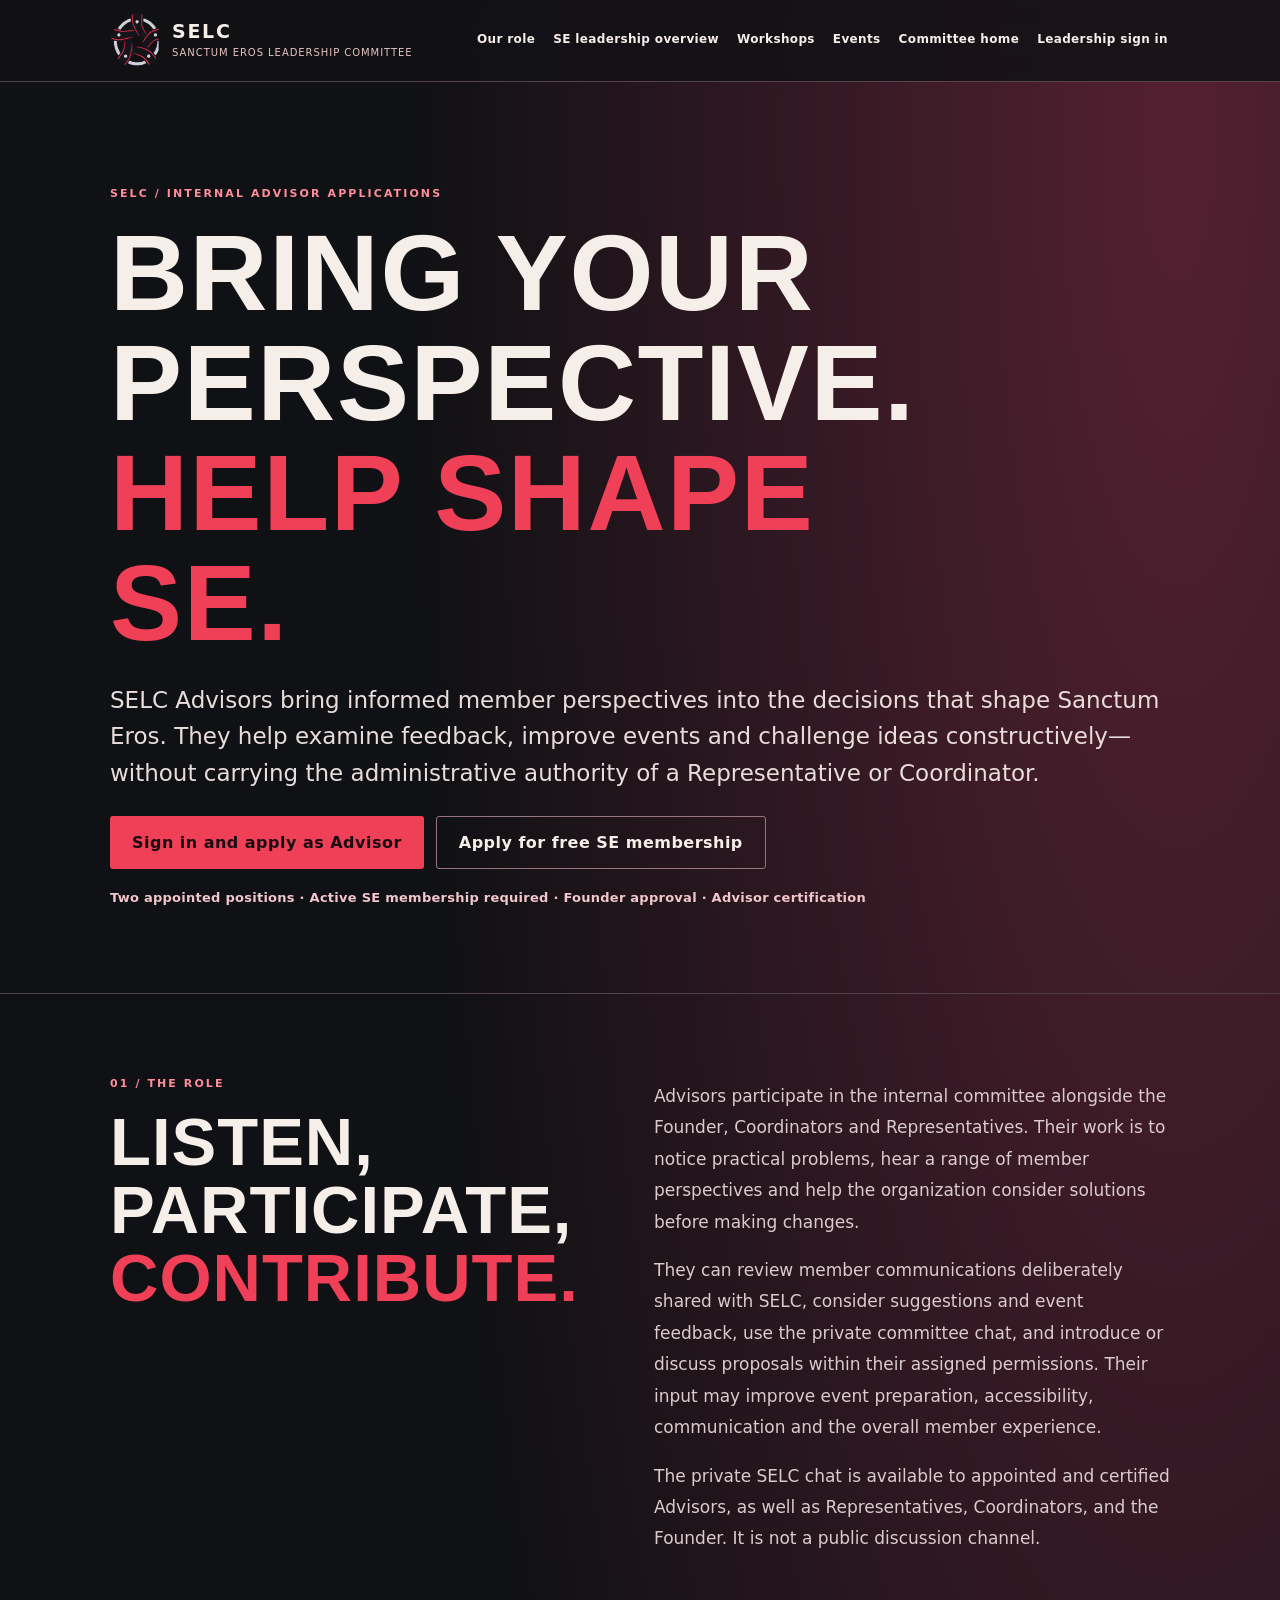
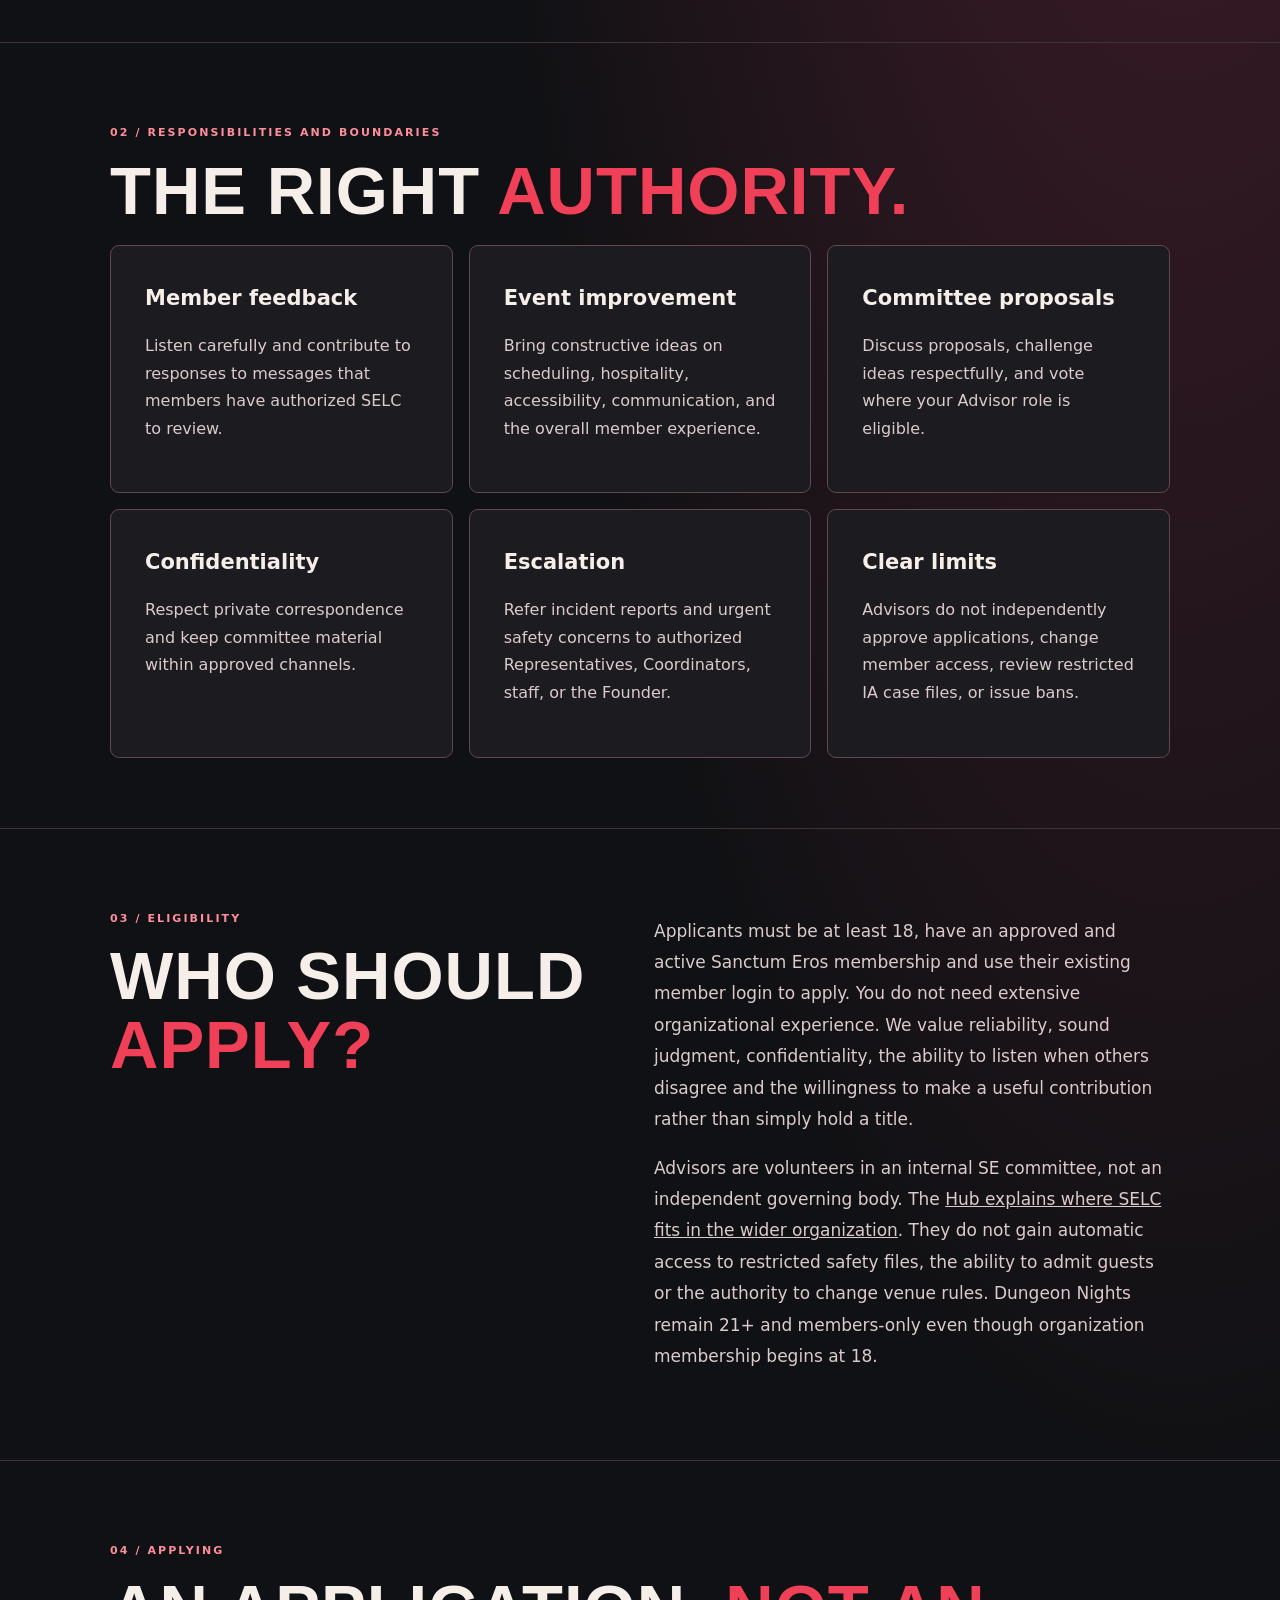
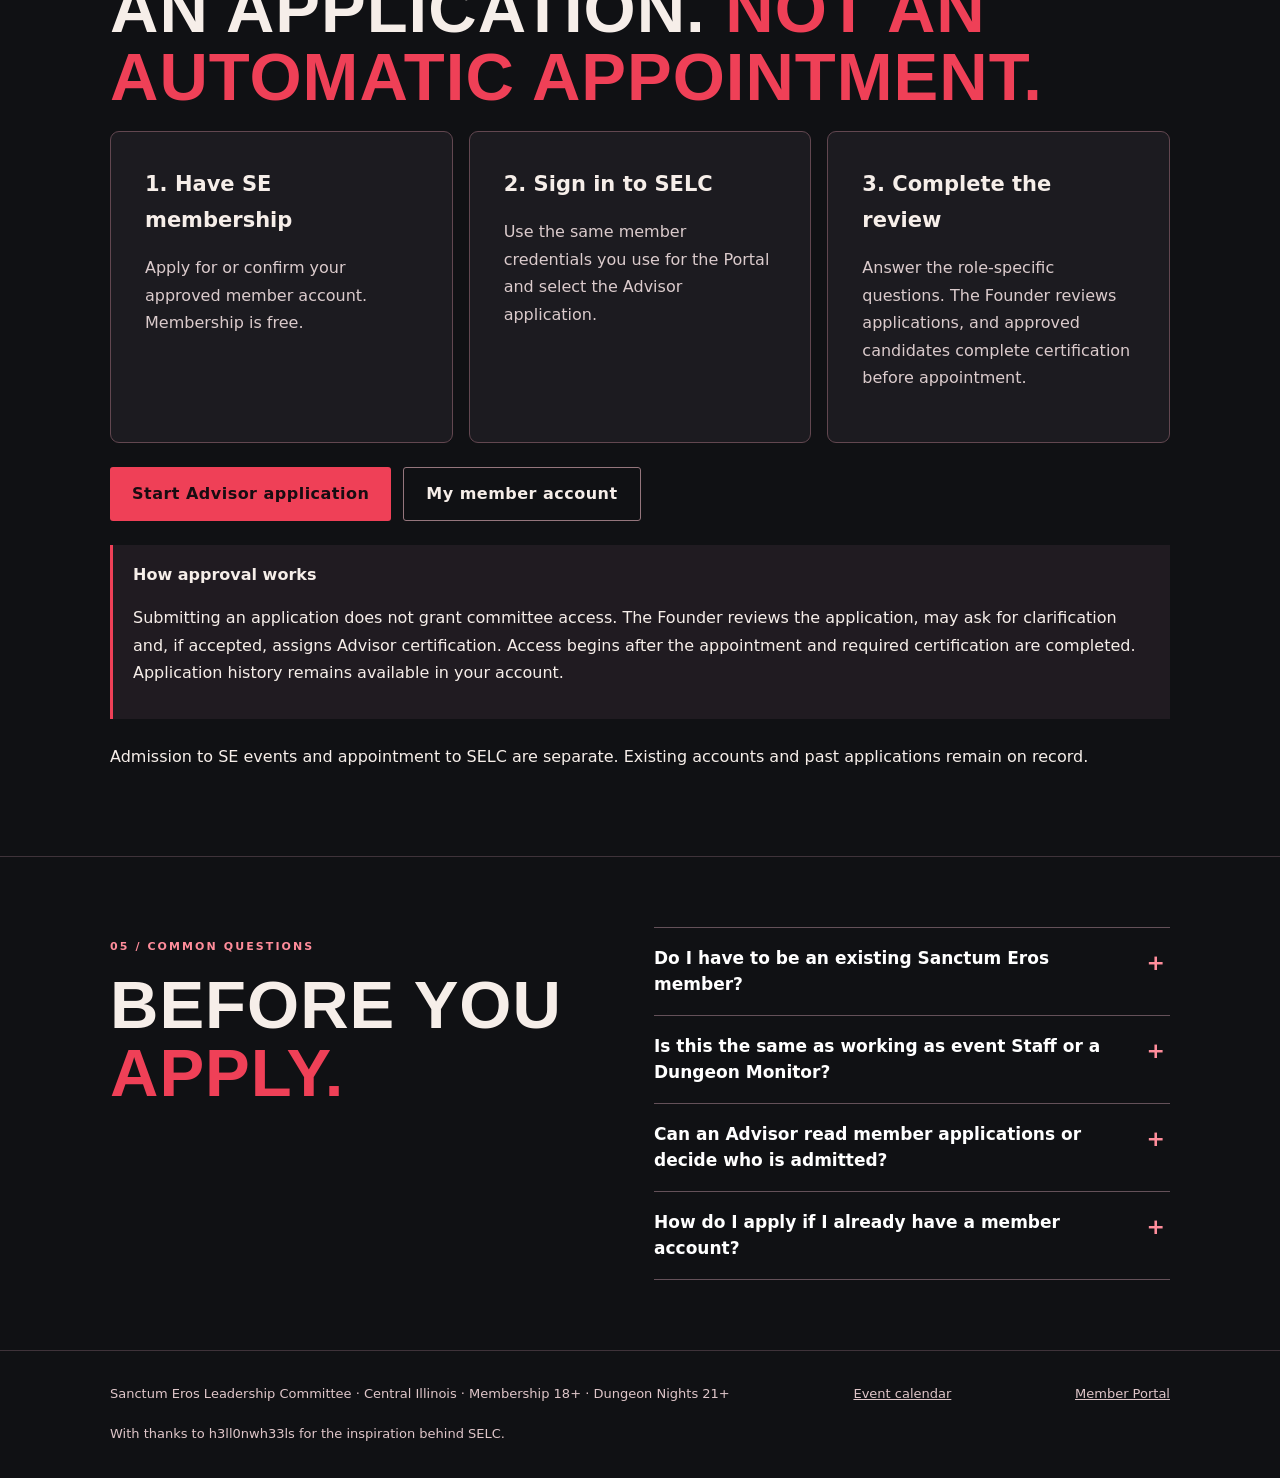
==== advisor/index.html @ 333f775e "Refresh SELC animated navigation and editorial styles on all public pages" ====
<!doctype html><html lang="en"><head><meta charset="utf-8"><meta name="viewport" content="width=device-width,initial-scale=1"><meta name="theme-color" content="#101114"><meta name="description" content="Learn about applying as one of two internal SELC Advisors. Applicants must hold approved Sanctum Eros membership."><title>Apply for Advisor | Sanctum Eros Leadership Committee</title><link rel="icon" href="/assets/selc-emblem.svg"><link rel="stylesheet" href="/editorial.css?v=20261123-motion-2"></head><body><a class="skip" href="#main">Skip to content</a><header class="top"><div class="wrap"><a class="brand" href="/"><img src="/assets/selc-emblem.svg" alt=""><span><strong>SELC</strong><small>SANCTUM EROS LEADERSHIP COMMITTEE</small></span></a><nav aria-label="Section navigation"><a href="/purpose/">Our role</a><a href="https://sanctumeroshub.org/about/#leadership">SE leadership overview</a><a href="/education/">Workshops</a><a href="https://sanctumportal.org/events.html">Events</a><a href="/">Committee home</a><a href="https://sanctumportal.org/selc-connect.html">Leadership sign in</a></nav></div></header><main id="main"><section class="hero"><div class="wrap">
<p class="eye">SELC / INTERNAL ADVISOR APPLICATIONS</p><h1>BRING YOUR PERSPECTIVE.<br><em>HELP SHAPE SE.</em></h1>
<p class="lead">SELC Advisors bring informed member perspectives into the decisions that shape Sanctum Eros. They help examine feedback, improve events and challenge ideas constructively—without carrying the administrative authority of a Representative or Coordinator.</p>
<div class="actions"><a class="cta" href="/?apply=advisor">Sign in and apply as Advisor</a><a class="cta secondary" href="https://sanctumportal.org/membership.html#apply">Apply for free SE membership</a></div>
<p class="advisor-eligibility">Two appointed positions · Active SE membership required · Founder approval · Advisor certification</p></div></section>
<section class="section"><div class="wrap grid"><div><p class="eye">01 / The role</p><h2>LISTEN, PARTICIPATE, <em>CONTRIBUTE.</em></h2></div><div class="copy">
<p>Advisors participate in the internal committee alongside the Founder, Coordinators and Representatives. Their work is to notice practical problems, hear a range of member perspectives and help the organization consider solutions before making changes.</p>
<p>They can review member communications deliberately shared with SELC, consider suggestions and event feedback, use the private committee chat, and introduce or discuss proposals within their assigned permissions. Their input may improve event preparation, accessibility, communication and the overall member experience.</p>
<p>The private SELC chat is available to appointed and certified Advisors, as well as Representatives, Coordinators, and the Founder. It is not a public discussion channel.</p></div></div></section>
<section class="section"><div class="wrap"><p class="eye">02 / Responsibilities and boundaries</p><h2>THE RIGHT <em>AUTHORITY.</em></h2>
<div class="grid3">
<article class="panel"><h3>Member feedback</h3><p>Listen carefully and contribute to responses to messages that members have authorized SELC to review.</p></article>
<article class="panel"><h3>Event improvement</h3><p>Bring constructive ideas on scheduling, hospitality, accessibility, communication, and the overall member experience.</p></article>
<article class="panel"><h3>Committee proposals</h3><p>Discuss proposals, challenge ideas respectfully, and vote where your Advisor role is eligible.</p></article>
<article class="panel"><h3>Confidentiality</h3><p>Respect private correspondence and keep committee material within approved channels.</p></article>
<article class="panel"><h3>Escalation</h3><p>Refer incident reports and urgent safety concerns to authorized Representatives, Coordinators, staff, or the Founder.</p></article>
<article class="panel"><h3>Clear limits</h3><p>Advisors do not independently approve applications, change member access, review restricted IA case files, or issue bans.</p></article>
</div></div></section>
<section class="section"><div class="wrap grid"><div><p class="eye">03 / Eligibility</p><h2>WHO SHOULD <em>APPLY?</em></h2></div><div class="copy">
<p>Applicants must be at least 18, have an approved and active Sanctum Eros membership and use their existing member login to apply. You do not need extensive organizational experience. We value reliability, sound judgment, confidentiality, the ability to listen when others disagree and the willingness to make a useful contribution rather than simply hold a title.</p>
<p>Advisors are volunteers in an internal SE committee, not an independent governing body. The <a href="https://sanctumeroshub.org/about/#leadership">Hub explains where SELC fits in the wider organization</a>. They do not gain automatic access to restricted safety files, the ability to admit guests or the authority to change venue rules. Dungeon Nights remain 21+ and members-only even though organization membership begins at 18.</p></div></div></section>
<section class="section"><div class="wrap"><p class="eye">04 / Applying</p><h2>AN APPLICATION. <em>NOT AN AUTOMATIC APPOINTMENT.</em></h2><div class="grid3">
<article class="panel"><h3>1. Have SE membership</h3><p>Apply for or confirm your approved member account. Membership is free.</p></article>
<article class="panel"><h3>2. Sign in to SELC</h3><p>Use the same member credentials you use for the Portal and select the Advisor application.</p></article>
<article class="panel"><h3>3. Complete the review</h3><p>Answer the role-specific questions. The Founder reviews applications, and approved candidates complete certification before appointment.</p></article>
</div><div class="actions"><a class="cta" href="/?apply=advisor">Start Advisor application</a><a class="cta secondary" href="https://sanctumportal.org/member.html">My member account</a></div>
<div class="notice"><strong>How approval works</strong><p>Submitting an application does not grant committee access. The Founder reviews the application, may ask for clarification and, if accepted, assigns Advisor certification. Access begins after the appointment and required certification are completed. Application history remains available in your account.</p></div>
 <p>Admission to SE events and appointment to SELC are separate. Existing accounts and past applications remain on record.</p></div></section>
<section class="section"><div class="wrap grid"><div><p class="eye">05 / Common questions</p><h2>BEFORE YOU <em>APPLY.</em></h2></div>
<div class="copy">
 <details class="advisor-faq"><summary>Do I have to be an existing Sanctum Eros member?</summary><p>Yes. Advisor applications are for approved, active SE members. Membership is free and separate from appointment to SELC.</p></details>
 <details class="advisor-faq"><summary>Is this the same as working as event Staff or a Dungeon Monitor?</summary><p>No. Advisor service does not authorize venue supervision, demonstrations, member admission or incident enforcement. Those duties require the appropriate staff appointment and training.</p></details>
 <details class="advisor-faq"><summary>Can an Advisor read member applications or decide who is admitted?</summary><p>No. Membership applications and approval controls are restricted to authorized Representatives, Coordinators and the Founder. Advisors can help with feedback and member-authorized communications but not independent approvals.</p></details>
 <details class="advisor-faq"><summary>How do I apply if I already have a member account?</summary><p>Choose “Start Advisor application,” sign in with your existing Portal credentials and complete the Advisor questions. You can return to your member account to check your membership status.</p></details>
</div></div></section></main><footer class="footer"><div class="wrap"><div>Sanctum Eros Leadership Committee · Central Illinois · Membership 18+ · Dungeon Nights 21+</div><a href="https://sanctumportal.org/events.html">Event calendar</a><a href="https://sanctumportal.org/member.html">Member Portal</a><span>With thanks to h3ll0nwh33ls for the inspiration behind SELC.</span></div></footer></body></html>
---- editorial.css ----
:root{color-scheme:dark;--bg:#101114;--panel:#1b1b20;--line:#504148;--bone:#f6eee9;--muted:#cec3c4;--red:#ef4057;--gold:#e4bea2}
*{box-sizing:border-box}html{scroll-behavior:smooth}body{margin:0;background:radial-gradient(ellipse at 92% 3%,#542031 0,transparent 46%),var(--bg);color:var(--bone);font-family:system-ui,-apple-system,"Segoe UI",sans-serif;line-height:1.72}a{color:inherit}a:hover{color:#ffa9b3}a:focus-visible,button:focus-visible,input:focus-visible,textarea:focus-visible{outline:3px solid #f9c3a0;outline-offset:3px}.wrap{width:min(1060px,calc(100% - 40px));margin-inline:auto}.top{border-bottom:1px solid #56434b;background:#121216dc;backdrop-filter:blur(12px);position:sticky;top:0;z-index:3}.top .wrap{display:flex;align-items:center;justify-content:space-between;gap:20px;padding:13px 0}.brand{display:flex;align-items:center;gap:13px;text-decoration:none;min-width:0}.brand img{width:49px;height:55px;object-fit:contain}.brand strong{display:block;font-size:19px;line-height:1.1;letter-spacing:.09em}.brand small{display:block;color:#e6c5c5;font-size:10px;letter-spacing:.095em;line-height:1.35;margin-top:4px;max-width:270px}.top nav{display:flex;flex-wrap:wrap;gap:14px}.top nav a{font-size:12px;text-decoration:none;font-weight:750;letter-spacing:.03em}.eye{color:#ff8d9b;font-size:11px;letter-spacing:.19em;font-weight:850;text-transform:uppercase}.hero{padding:92px 0 65px;border-bottom:1px solid var(--line)}h1,h2{font-family:Impact,"Arial Narrow","Helvetica Neue",sans-serif;line-height:1.02;font-weight:900;text-transform:uppercase;letter-spacing:.015em;margin:14px 0 20px}h1{font-size:clamp(52px,9vw,108px);max-width:900px}h2{font-size:clamp(34px,5.5vw,67px)}h1 em,h2 em{color:var(--red);font-style:normal}.lead{font-size:clamp(18px,2.5vw,23px);line-height:1.6;max-width:800px;color:#e8ddda}.cta{display:inline-flex;min-height:50px;align-items:center;justify-content:center;padding:12px 22px;background:var(--red);color:#180c11;border-radius:3px;text-decoration:none;font-weight:800;letter-spacing:.03em;border:0;cursor:pointer}.cta:hover{color:#1c1216;background:#ff6b80}.cta.secondary{background:transparent;color:var(--bone);border:1px solid #95767d}.actions{display:flex;gap:12px;flex-wrap:wrap;margin-top:24px}.section{padding:70px 0;border-bottom:1px solid #3f333a}.grid{display:grid;grid-template-columns:1fr 1fr;gap:28px}.grid3{display:grid;grid-template-columns:repeat(3,1fr);gap:16px}.panel{background:#1c1b20;border:1px solid #624750;padding:clamp(22px,3vw,34px)}.panel h3{margin:0 0 13px;font-size:21px}.panel p,.copy p{color:#dbcbcc}.copy{font-size:17px;max-width:735px}.copy p{line-height:1.85}.copy strong{color:var(--bone)}.kicker{font-size:11px;letter-spacing:.13em;color:#f8aeb8;font-weight:900;text-transform:uppercase}.list-clean{padding-left:23px}.list-clean li{margin:10px 0}.rule{height:1px;background:#624750;margin:22px 0}.form label{font-size:13px;font-weight:760;display:block;margin:15px 0 7px}.form input:not([type=checkbox]),.form textarea,.form select{width:100%;border:1px solid #80616e;background:#0f1014;color:#f8f1ec;border-radius:3px;font:inherit;padding:13px 14px}.form textarea{min-height:100px}.form input[type=checkbox]{width:18px;height:18px;vertical-align:middle;margin-right:8px}.form .honeypot{position:absolute;left:-9999px}.hint{color:#cbb6bc;font-size:13px}.status{margin-top:14px;min-height:25px;color:#ffd4b8}.footer{padding:32px 0;color:#dfc6c9}.footer .wrap{display:flex;justify-content:space-between;gap:18px;flex-wrap:wrap;font-size:13px}.skip{position:absolute;left:10px;top:-80px;padding:10px;background:#fff;color:#111}.skip:focus{top:10px}.notice{border-left:3px solid #ef4057;background:#201b21;padding:16px 20px;margin:24px 0}@media(max-width:760px){.top .wrap{align-items:flex-start;flex-wrap:wrap}.top nav{width:100%;gap:18px;overflow:auto;flex-wrap:nowrap;padding-bottom:6px;white-space:nowrap}.hero{padding:55px 0 45px}.section{padding:50px 0}.grid,.grid3{grid-template-columns:1fr}.wrap{width:calc(100% - 36px)}.brand strong{font-size:16px}.brand small{font-size:9px}h1{font-size:clamp(45px,12vw,72px)}}@media(prefers-reduced-motion:reduce){html{scroll-behavior:auto}}
/* Community Leaders: distinct self-service identity and application panels. */
.leader-account-layout{display:grid;grid-template-columns:minmax(0,0.9fr) minmax(0,1.1fr);gap:18px;align-items:start;margin-top:26px}
.leader-account-layout>.panel{min-width:0}
.leader-account-choice{display:grid;gap:12px;margin:16px 0 17px}
.leader-choice{display:flex;flex-direction:column;gap:8px;width:100%;min-height:92px;text-align:left;padding:18px 20px;border:1px solid #806370;background:#25212a;border-radius:10px;color:#f4e8eb;cursor:pointer}
.leader-choice strong{display:block;font-size:16px;line-height:1.35}
.leader-choice small{display:block;font-size:13px;line-height:1.55;color:#dfcbd3}
.leader-choice.active,.leader-choice[aria-pressed="true"]{border:2px solid #f29bae;padding:17px 19px;background:#462532}
.leader-choice:hover{border-color:#f1a4b5}
.leader-choice:focus-visible,.leader-account-utility button:focus-visible{outline:3px solid #ffbccc;outline-offset:3px}
.leader-account-utility{display:flex;flex-wrap:wrap;gap:10px 18px;margin:0 0 23px}
.leader-account-utility button{border:0;background:transparent;color:#f7b3c2;padding:6px 0;text-decoration:underline;text-underline-offset:4px;cursor:pointer;font-size:13px;font-weight:700}
.leader-account-utility button.active{color:#fff}
.leader-account-form[hidden],#leaderApplication[hidden]{display:none!important}
.leader-account-form h3,.leader-application-panel h3{margin-top:0}
.leader-account-layout .form{display:flex;flex-direction:column;align-items:stretch;gap:10px}
.leader-account-layout .form input:not([type=checkbox]),.leader-account-layout .form textarea{width:100%;max-width:100%;min-height:44px;box-sizing:border-box}
.leader-account-layout .form button.cta{width:100%;text-align:center;justify-content:center;margin-top:6px;min-height:46px}
.leader-account-layout .hint{font-size:13px;line-height:1.6;color:#d3c9ce}
.leader-consent{display:flex!important;flex-direction:row!important;gap:10px;align-items:flex-start;line-height:1.55}
.leader-consent input{width:18px;height:18px;flex:none;margin-top:3px}
.leader-account-layout .status:not(:empty){margin:8px 0 2px;min-height:28px;line-height:1.55}
@media(max-width:830px){.leader-account-layout{grid-template-columns:1fr}.leader-account-layout>.panel{padding:clamp(18px,4vw,28px)}}
@media(max-width:390px){.leader-choice{padding:14px}.leader-choice.active{padding:13px}.leader-choice strong{font-size:14px}}

/* Public advisor eligibility, process, and clear answers. */
.advisor-eligibility{font-size:13px;letter-spacing:.02em;color:#f1c6cc;font-weight:700;margin:18px 0}
.advisor-faq{border-top:1px solid #645159;padding:18px 0}
.advisor-faq:last-child{border-bottom:1px solid #645159}
.advisor-faq summary{list-style:none;cursor:pointer;color:#fff;font-weight:800;font-size:17px;line-height:1.5;padding-right:28px;position:relative}
.advisor-faq summary::-webkit-details-marker{display:none}
.advisor-faq summary::after{content:"+";position:absolute;right:5px;top:0;color:#ff8d9b;font-size:22px}
.advisor-faq[open] summary::after{content:"−"}
.advisor-faq p{color:#ddd0d3;line-height:1.75;margin:13px 0 0}

/* Public role/education pages — compact, obvious mobile navigation and readable content. */
.top .wrap{min-width:0}
.top nav{min-width:0}
.top nav a{min-height:40px;display:inline-flex;align-items:center;padding:8px 2px;border-bottom:2px solid transparent;white-space:nowrap}
.top nav a:hover,.top nav a:focus-visible,.top nav a[aria-current=page]{border-bottom-color:#f48ca0;color:#fff}
.hero .lead{max-width:75ch}
.section p,.section li,.panel p,.copy p{overflow-wrap:anywhere}
.panel{min-width:0;border-radius:9px;transition:border-color .18s ease}
.panel:hover{border-color:#c47f91}
.cta{max-width:100%;text-align:center;white-space:normal}
.grid3>*,.grid>*{min-width:0}
@media(max-width:900px){.top .wrap{gap:12px}.top nav{gap:12px}.top nav a{font-size:12px}}
@media(max-width:760px){.top{position:relative}.top .wrap{padding:9px 0;gap:7px}.top nav{display:flex;gap:10px;overflow-x:auto;overscroll-behavior-x:contain;scroll-snap-type:x proximity;-webkit-overflow-scrolling:touch;padding:2px 0 5px}.top nav a{flex:0 0 auto;min-height:43px;padding:9px 7px;scroll-snap-align:start;border-radius:5px;border:1px solid #66505a;background:#201820}.top nav a[aria-current=page]{background:#4f2533;border-color:#f6a5b8}.hero{padding:46px 0 40px}.section{padding:42px 0}.panel{padding:22px}.grid3{gap:12px}}
@media(max-width:430px){.brand img{width:39px;height:46px}.brand small{max-width:190px;line-height:1.4}.top nav a{font-size:12px}.hero h1{font-size:clamp(41px,11vw,57px);overflow-wrap:anywhere}.section h2{overflow-wrap:anywhere;font-size:clamp(33px,9.5vw,46px)}}
@media(prefers-reduced-motion:reduce){.panel{transition:none}}


/* Editorial subpages: reveal headings, give cards tactile feedback, respect reduced motion. */
@media(prefers-reduced-motion:no-preference){
 @keyframes selc-editorial-rise{from{opacity:.7;transform:translate3d(0,11px,0)}to{opacity:1;transform:translate3d(0,0,0)}}
 .hero h1,.hero .lead,.hero .actions{animation:selc-editorial-rise .48s ease-out both}
 .hero .lead{animation-delay:75ms}.hero .actions{animation-delay:130ms}
 .section .panel{transition:transform .18s ease,border-color .18s ease,box-shadow .18s ease}
 .section .panel:hover{transform:translateY(-3px);border-color:var(--red);box-shadow:0 8px 27px rgba(0,0,0,.18)}
 .section .cta{transition:transform .18s ease,background-color .18s ease}
 .section .cta:hover{transform:translateY(-2px)}.section .cta:active{transform:translateY(0) scale(.99)}
 .advisor-faq details[open]{animation:selc-editorial-rise .22s ease-out both}
}
@media(prefers-reduced-motion:reduce){html{scroll-behavior:auto!important}.hero h1,.hero .lead,.hero .actions,.advisor-faq details[open]{animation:none!important}.section .panel,.section .cta{transition:none!important;transform:none!important}}
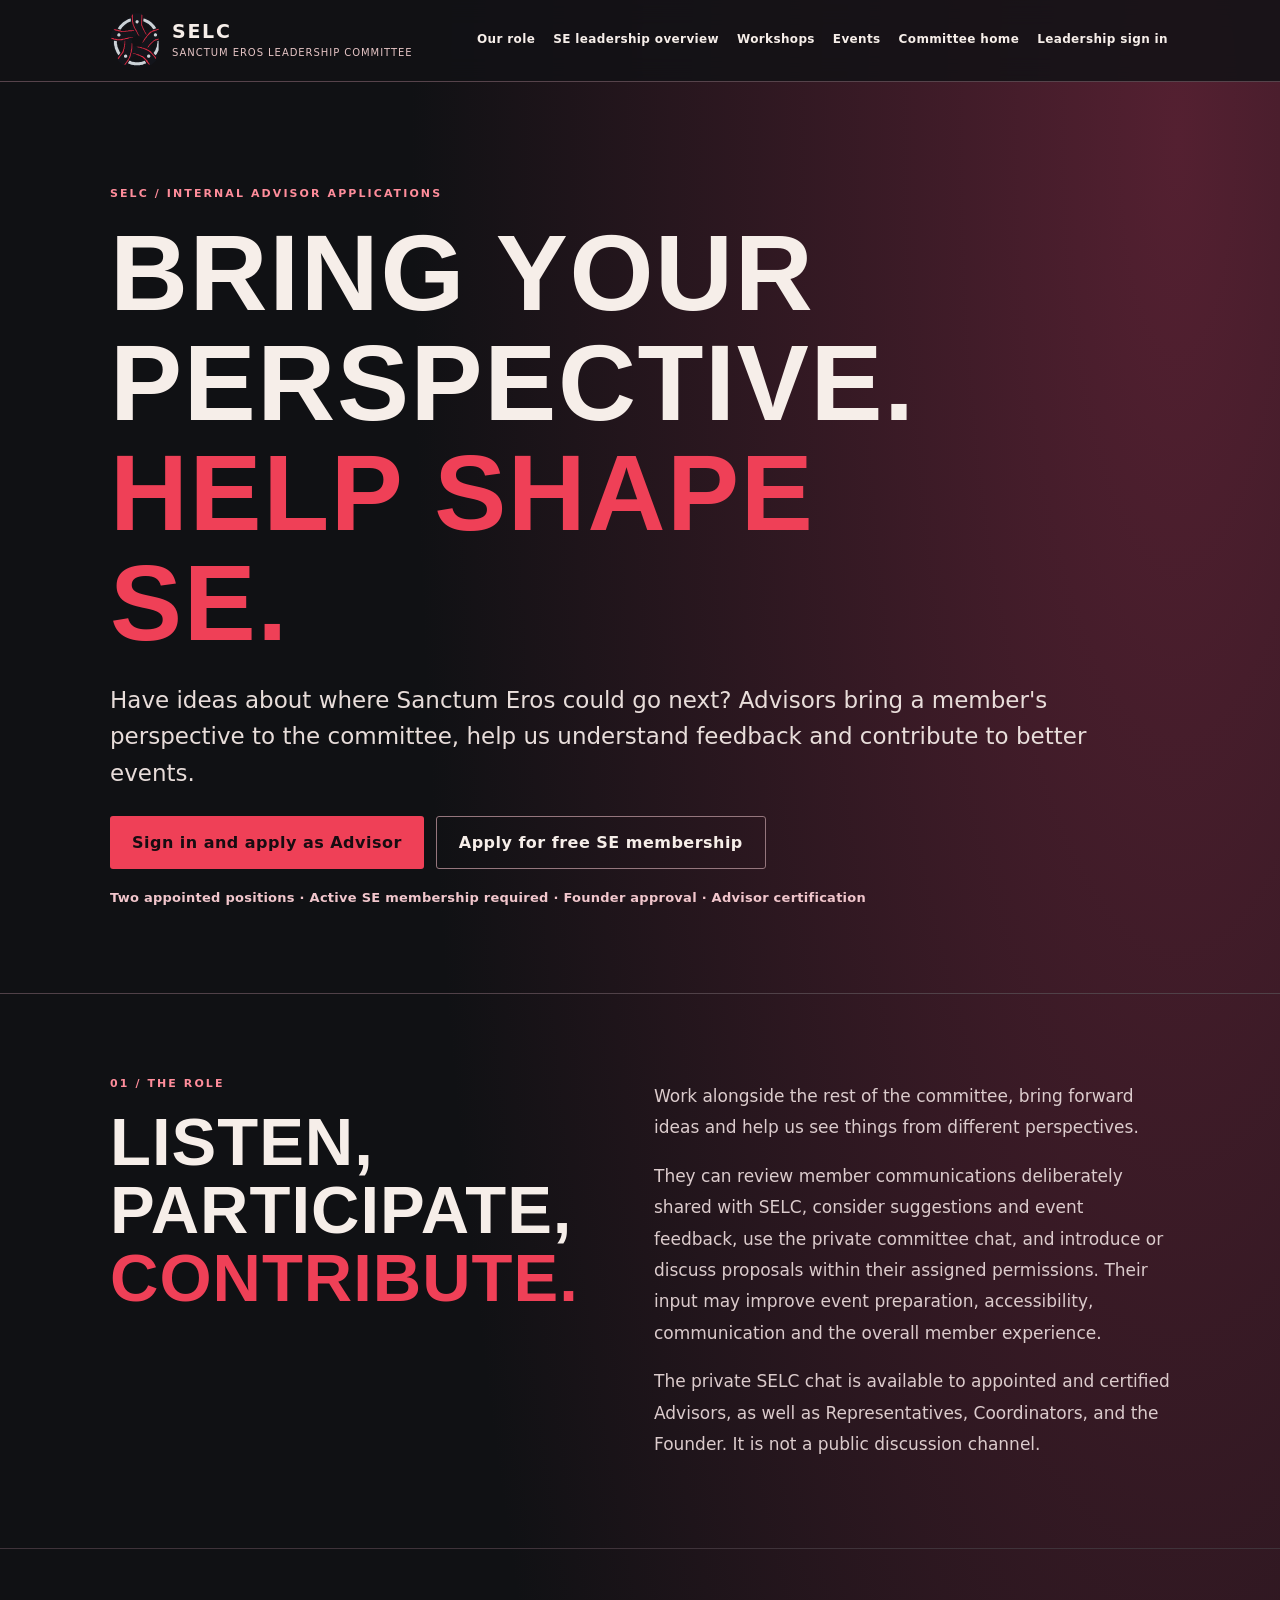
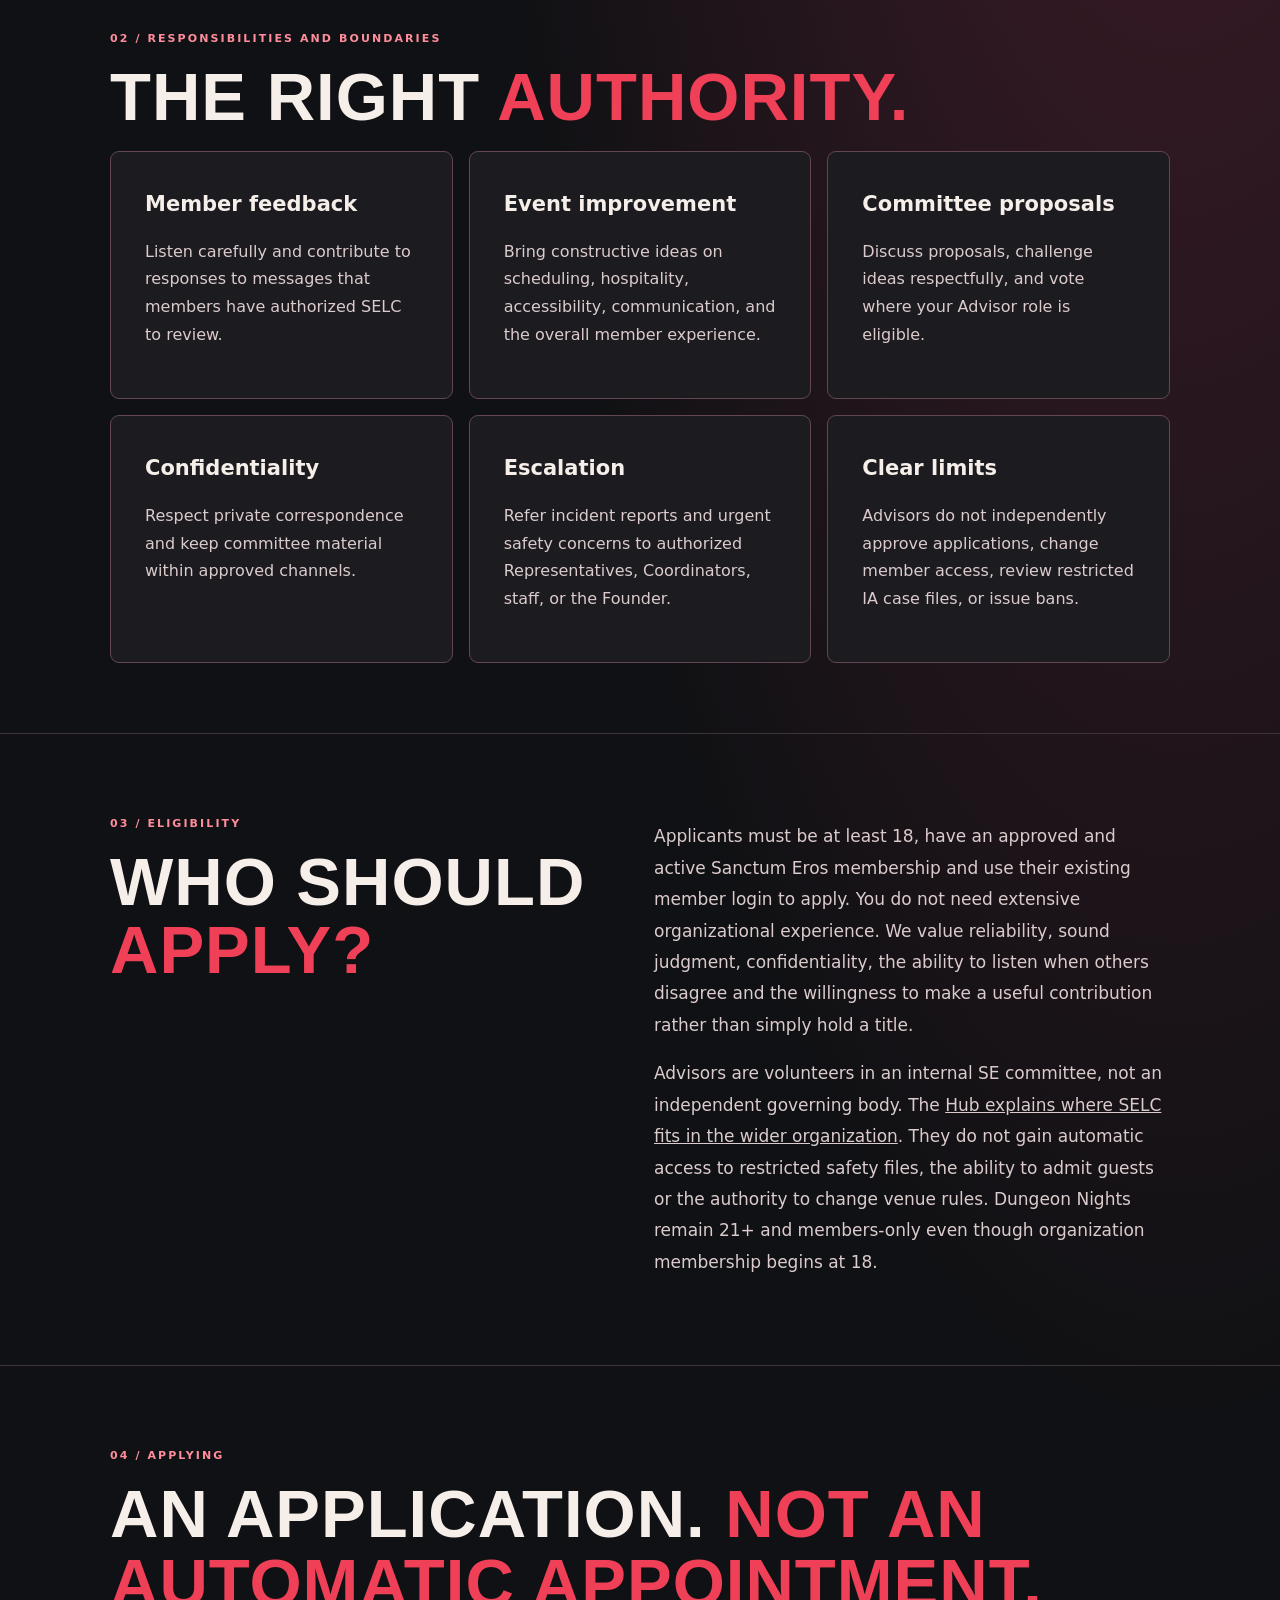
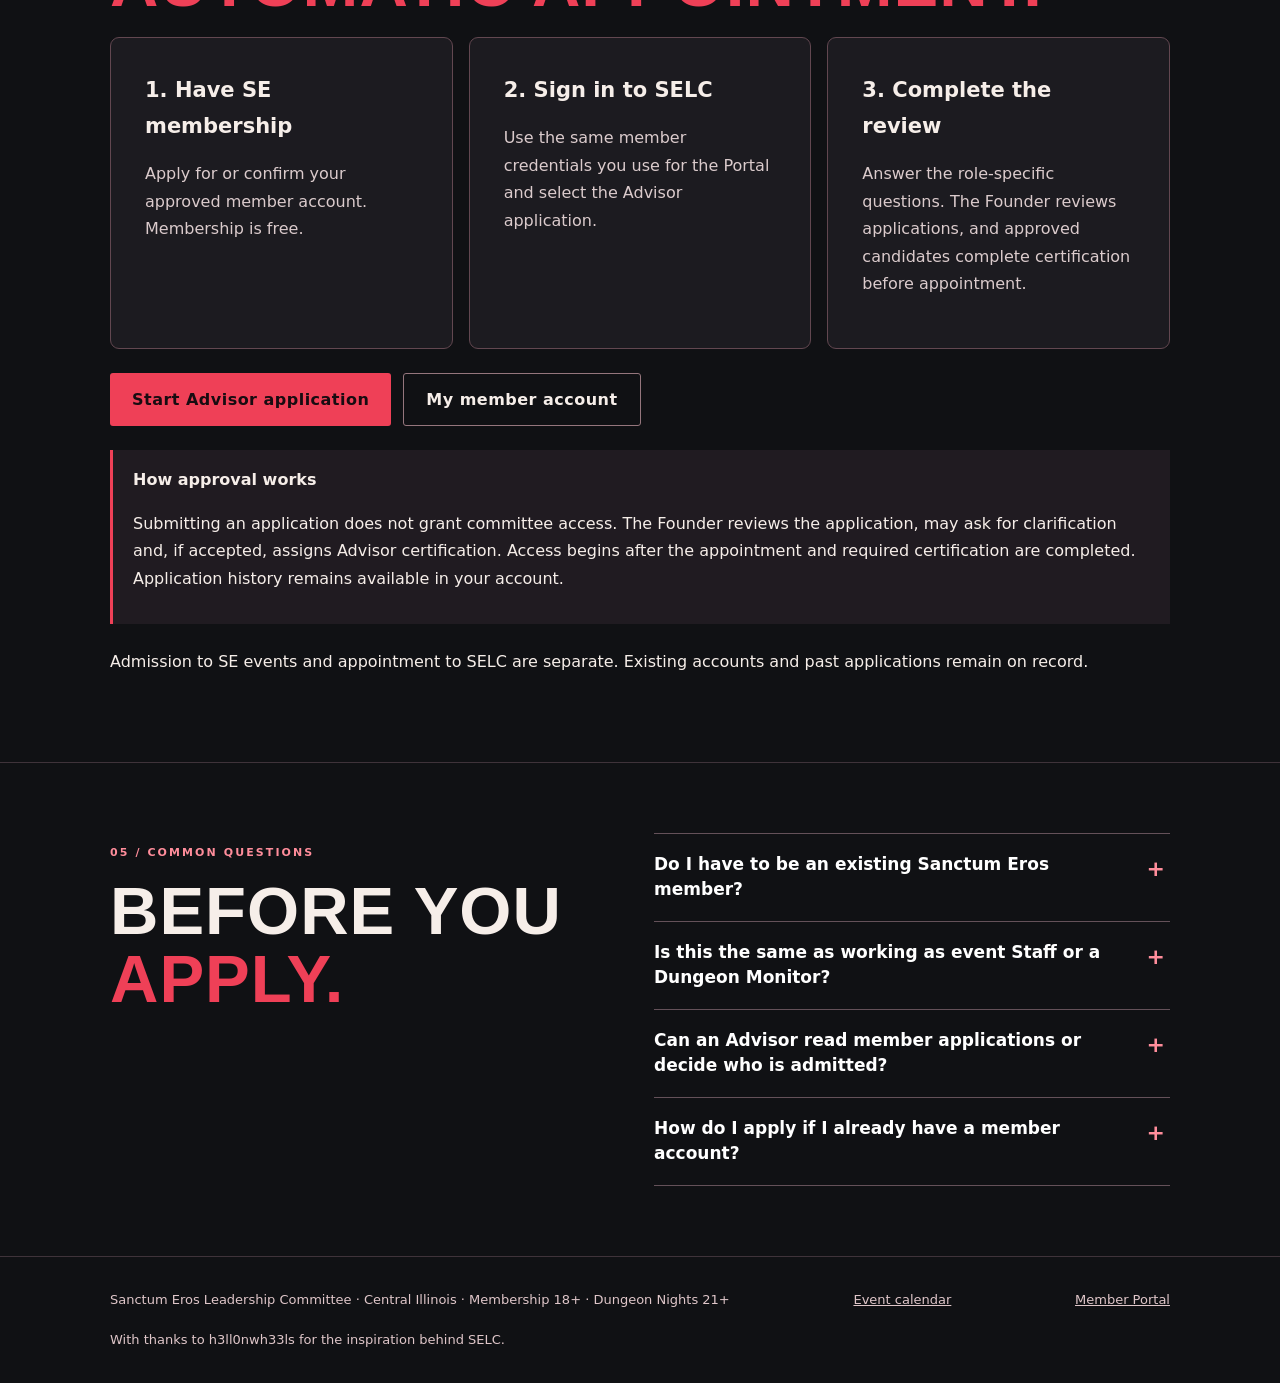
==== commit 9d8c2da0: "Write leadership public pages for members rather than as a policy manual" ====
--- a/advisor/index.html
+++ b/advisor/index.html
@@ -1,10 +1,10 @@
-<!doctype html><html lang="en"><head><meta charset="utf-8"><meta name="viewport" content="width=device-width,initial-scale=1"><meta name="theme-color" content="#101114"><meta name="description" content="Learn about applying as one of two internal SELC Advisors. Applicants must hold approved Sanctum Eros membership."><title>Apply for Advisor | Sanctum Eros Leadership Committee</title><link rel="icon" href="/assets/selc-emblem.svg"><link rel="stylesheet" href="/editorial.css?v=20261123-motion-2"></head><body><a class="skip" href="#main">Skip to content</a><header class="top"><div class="wrap"><a class="brand" href="/"><img src="/assets/selc-emblem.svg" alt=""><span><strong>SELC</strong><small>SANCTUM EROS LEADERSHIP COMMITTEE</small></span></a><nav aria-label="Section navigation"><a href="/purpose/">Our role</a><a href="https://sanctumeroshub.org/about/#leadership">SE leadership overview</a><a href="/education/">Workshops</a><a href="https://sanctumportal.org/events.html">Events</a><a href="/">Committee home</a><a href="https://sanctumportal.org/selc-connect.html">Leadership sign in</a></nav></div></header><main id="main"><section class="hero"><div class="wrap">
+<!doctype html><html lang="en"><head><meta charset="utf-8"><meta name="viewport" content="width=device-width,initial-scale=1"><meta name="theme-color" content="#101114"><meta name="description" content="Learn about applying as one of two internal SELC Advisors. Applicants must hold approved Sanctum Eros membership."><title>Apply for Advisor | Sanctum Eros Leadership Committee</title><link rel="icon" href="/assets/selc-emblem.svg"><link rel="stylesheet" href="/editorial.css?v=20261123-refined"></head><body><a class="skip" href="#main">Skip to content</a><header class="top"><div class="wrap"><a class="brand" href="/"><img src="/assets/selc-emblem.svg" alt=""><span><strong>SELC</strong><small>SANCTUM EROS LEADERSHIP COMMITTEE</small></span></a><nav aria-label="Section navigation"><a href="/purpose/">Our role</a><a href="https://sanctumeroshub.org/about/#leadership">SE leadership overview</a><a href="/education/">Workshops</a><a href="https://sanctumportal.org/events.html">Events</a><a href="/">Committee home</a><a href="https://sanctumportal.org/selc-connect.html">Leadership sign in</a></nav></div></header><main id="main"><section class="hero"><div class="wrap">
 <p class="eye">SELC / INTERNAL ADVISOR APPLICATIONS</p><h1>BRING YOUR PERSPECTIVE.<br><em>HELP SHAPE SE.</em></h1>
-<p class="lead">SELC Advisors bring informed member perspectives into the decisions that shape Sanctum Eros. They help examine feedback, improve events and challenge ideas constructively—without carrying the administrative authority of a Representative or Coordinator.</p>
+<p class="lead">Have ideas about where Sanctum Eros could go next? Advisors bring a member's perspective to the committee, help us understand feedback and contribute to better events.</p>
 <div class="actions"><a class="cta" href="/?apply=advisor">Sign in and apply as Advisor</a><a class="cta secondary" href="https://sanctumportal.org/membership.html#apply">Apply for free SE membership</a></div>
 <p class="advisor-eligibility">Two appointed positions · Active SE membership required · Founder approval · Advisor certification</p></div></section>
 <section class="section"><div class="wrap grid"><div><p class="eye">01 / The role</p><h2>LISTEN, PARTICIPATE, <em>CONTRIBUTE.</em></h2></div><div class="copy">
-<p>Advisors participate in the internal committee alongside the Founder, Coordinators and Representatives. Their work is to notice practical problems, hear a range of member perspectives and help the organization consider solutions before making changes.</p>
+<p>Work alongside the rest of the committee, bring forward ideas and help us see things from different perspectives.</p>
 <p>They can review member communications deliberately shared with SELC, consider suggestions and event feedback, use the private committee chat, and introduce or discuss proposals within their assigned permissions. Their input may improve event preparation, accessibility, communication and the overall member experience.</p>
 <p>The private SELC chat is available to appointed and certified Advisors, as well as Representatives, Coordinators, and the Founder. It is not a public discussion channel.</p></div></div></section>
 <section class="section"><div class="wrap"><p class="eye">02 / Responsibilities and boundaries</p><h2>THE RIGHT <em>AUTHORITY.</em></h2>
--- a/editorial.css
+++ b/editorial.css
@@ -64,3 +64,11 @@
  .advisor-faq details[open]{animation:selc-editorial-rise .22s ease-out both}
 }
 @media(prefers-reduced-motion:reduce){html{scroll-behavior:auto!important}.hero h1,.hero .lead,.hero .actions,.advisor-faq details[open]{animation:none!important}.section .panel,.section .cta{transition:none!important;transform:none!important}}
+
+/* Public editorial pages: prevent intrinsic grid and navigation overflow. */
+.grid{grid-template-columns:repeat(2,minmax(0,1fr))}
+.grid3{grid-template-columns:repeat(3,minmax(0,1fr))}
+.hero :is(h1,h2),.section :is(h2,h3),.panel,.copy{overflow-wrap:anywhere;min-width:0}
+.actions>*{min-width:0;max-width:100%}
+.form :is(input,select,textarea){box-sizing:border-box;max-width:100%}
+@media(max-width:760px){.grid,.grid3{grid-template-columns:minmax(0,1fr)}.hero .actions .cta{flex:1 1 160px;white-space:normal}.top nav a{min-height:44px}}
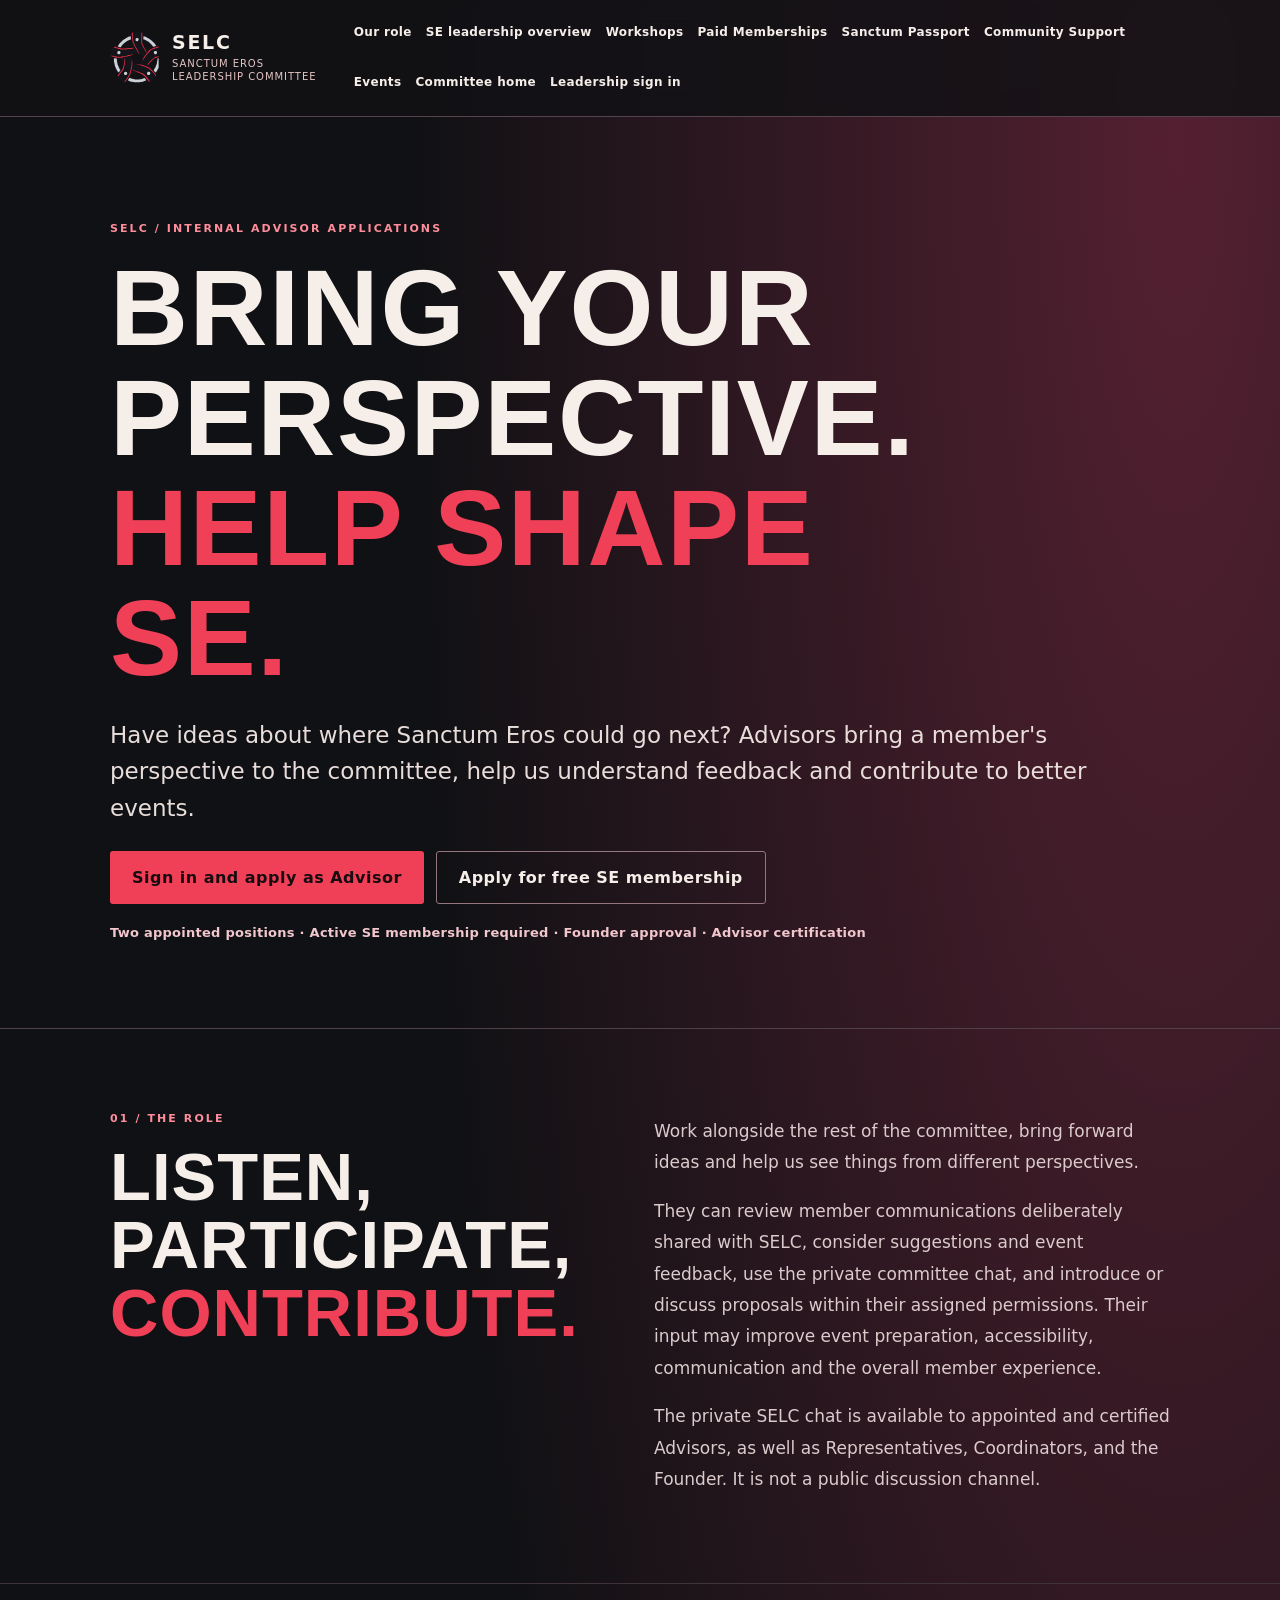
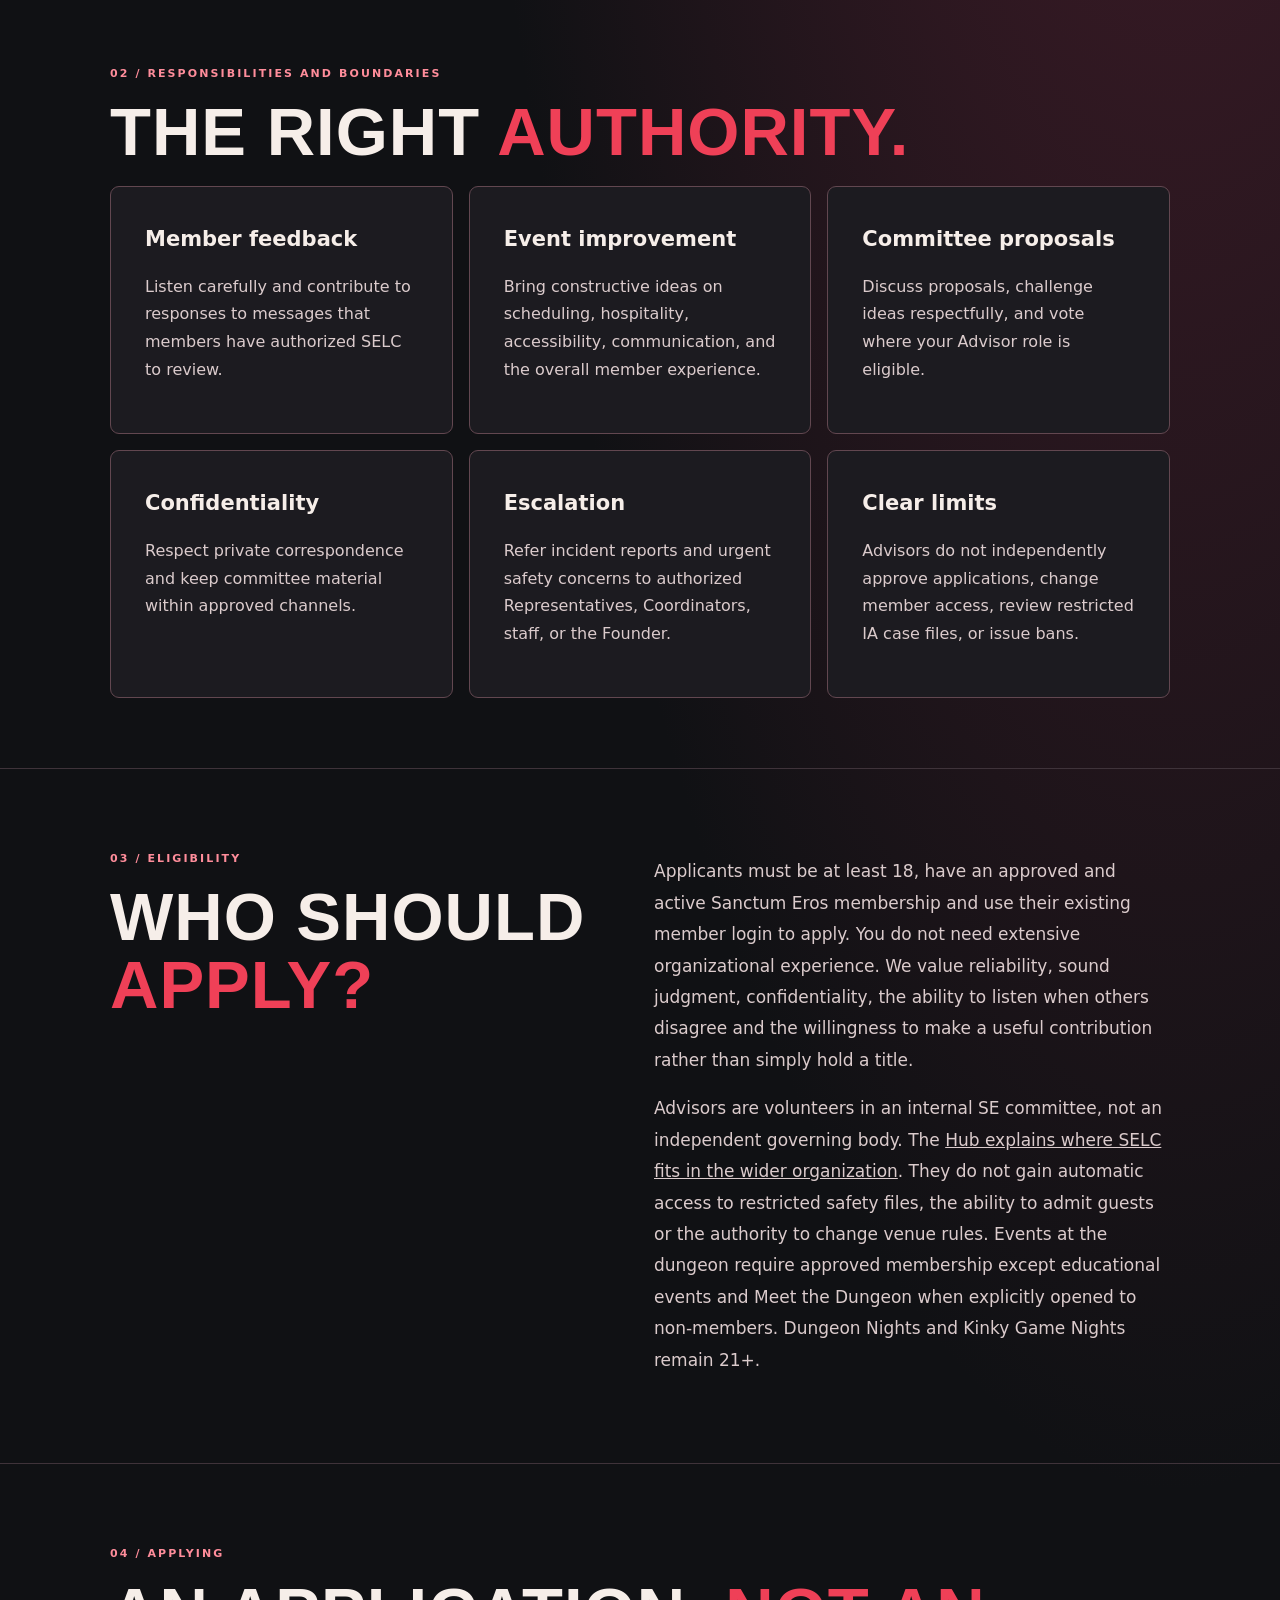
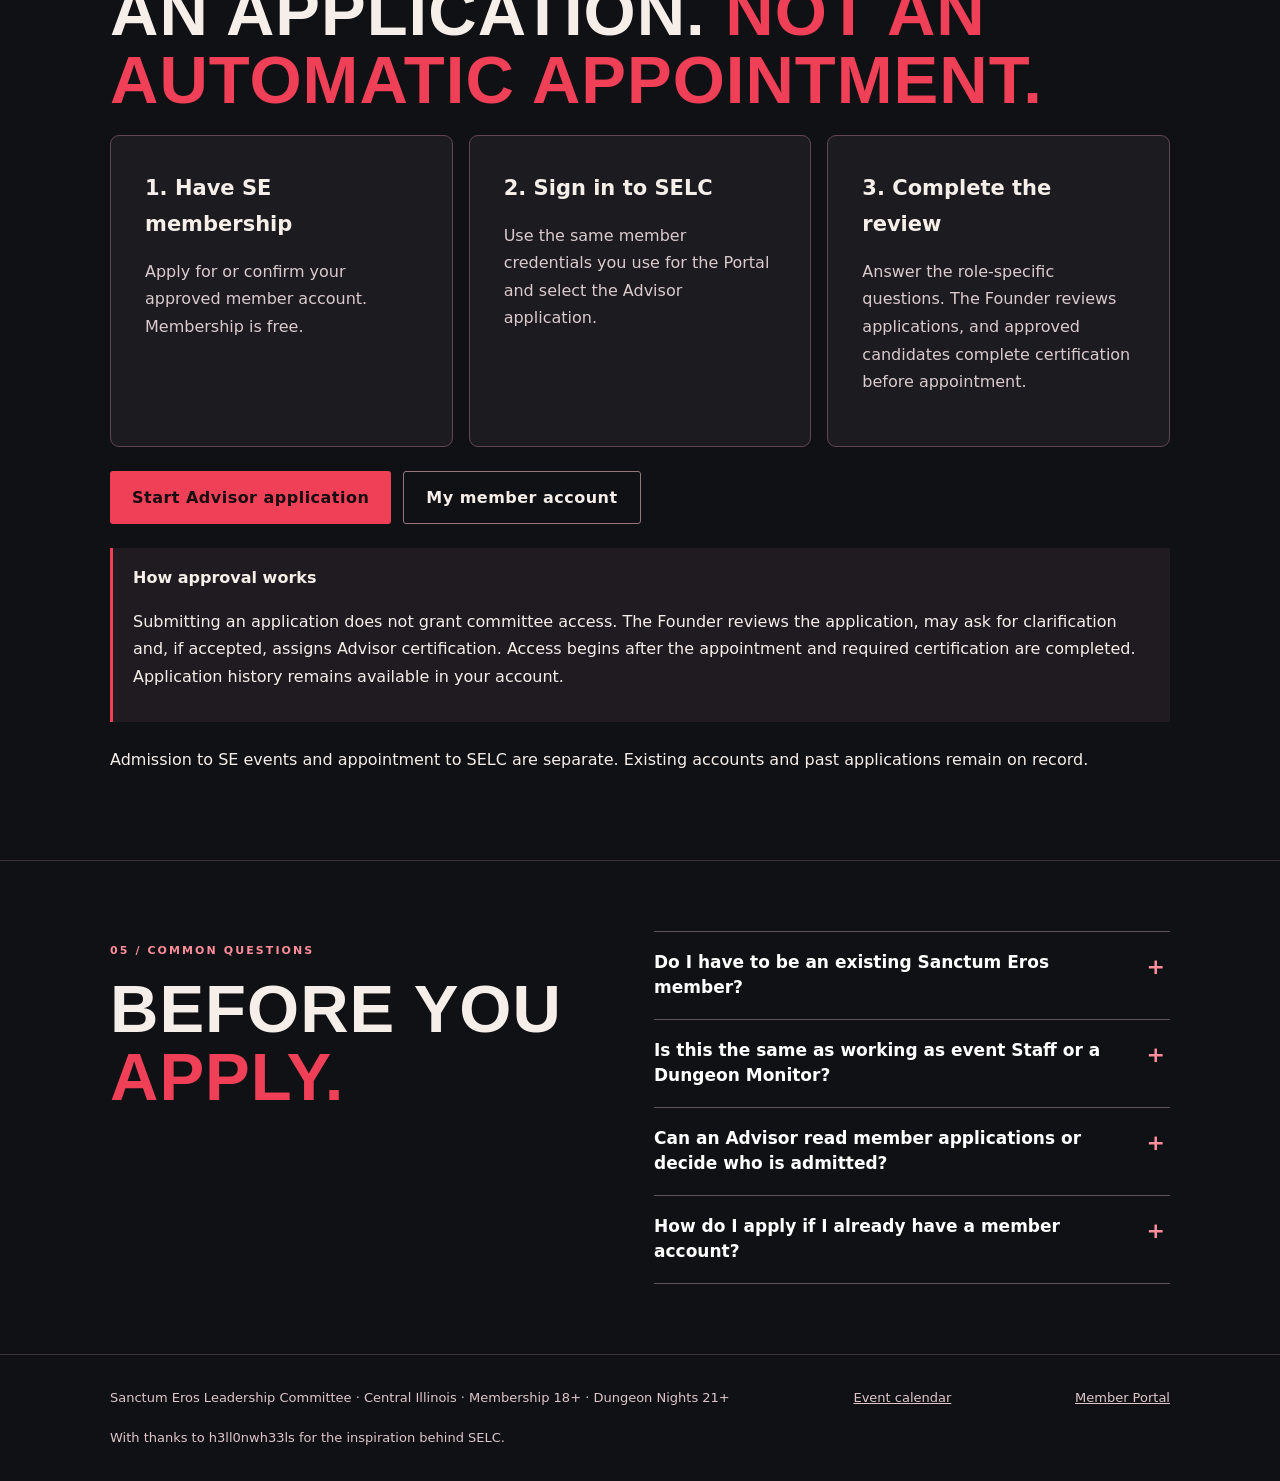
==== commit 6639dbcd: "Align SELC with paid memberships, Passport, community support and public event rules [skip ci]" ====
--- a/advisor/index.html
+++ b/advisor/index.html
@@ -1,4 +1,4 @@
-<!doctype html><html lang="en"><head><meta charset="utf-8"><meta name="viewport" content="width=device-width,initial-scale=1"><meta name="theme-color" content="#101114"><meta name="description" content="Learn about applying as one of two internal SELC Advisors. Applicants must hold approved Sanctum Eros membership."><title>Apply for Advisor | Sanctum Eros Leadership Committee</title><link rel="icon" href="/assets/selc-emblem.svg"><link rel="stylesheet" href="/editorial.css?v=20261123-refined"></head><body><a class="skip" href="#main">Skip to content</a><header class="top"><div class="wrap"><a class="brand" href="/"><img src="/assets/selc-emblem.svg" alt=""><span><strong>SELC</strong><small>SANCTUM EROS LEADERSHIP COMMITTEE</small></span></a><nav aria-label="Section navigation"><a href="/purpose/">Our role</a><a href="https://sanctumeroshub.org/about/#leadership">SE leadership overview</a><a href="/education/">Workshops</a><a href="https://sanctumportal.org/events.html">Events</a><a href="/">Committee home</a><a href="https://sanctumportal.org/selc-connect.html">Leadership sign in</a></nav></div></header><main id="main"><section class="hero"><div class="wrap">
+<!doctype html><html lang="en"><head><meta charset="utf-8"><meta name="viewport" content="width=device-width,initial-scale=1"><meta name="theme-color" content="#101114"><meta name="description" content="Learn about applying as one of two internal SELC Advisors. Applicants must hold approved Sanctum Eros membership."><title>Apply for Advisor | Sanctum Eros Leadership Committee</title><link rel="icon" href="/assets/selc-emblem.svg"><link rel="stylesheet" href="/editorial.css?v=20261123-refined"></head><body><a class="skip" href="#main">Skip to content</a><header class="top"><div class="wrap"><a class="brand" href="/"><img src="/assets/selc-emblem.svg" alt=""><span><strong>SELC</strong><small>SANCTUM EROS LEADERSHIP COMMITTEE</small></span></a><nav aria-label="Section navigation"><a href="/purpose/">Our role</a><a href="https://sanctumeroshub.org/about/#leadership">SE leadership overview</a><a href="/education/">Workshops</a><a href="https://sanctumeroshub.org/paid-memberships/">Paid Memberships</a><a href="https://sanctumeroshub.org/passport/">Sanctum Passport</a><a href="https://sanctumeroshub.org/supporters/">Community Support</a><a href="https://sanctumportal.org/events.html">Events</a><a href="/">Committee home</a><a href="https://sanctumportal.org/selc-connect.html">Leadership sign in</a></nav></div></header><main id="main"><section class="hero"><div class="wrap">
 <p class="eye">SELC / INTERNAL ADVISOR APPLICATIONS</p><h1>BRING YOUR PERSPECTIVE.<br><em>HELP SHAPE SE.</em></h1>
 <p class="lead">Have ideas about where Sanctum Eros could go next? Advisors bring a member's perspective to the committee, help us understand feedback and contribute to better events.</p>
 <div class="actions"><a class="cta" href="/?apply=advisor">Sign in and apply as Advisor</a><a class="cta secondary" href="https://sanctumportal.org/membership.html#apply">Apply for free SE membership</a></div>
@@ -18,7 +18,7 @@
 </div></div></section>
 <section class="section"><div class="wrap grid"><div><p class="eye">03 / Eligibility</p><h2>WHO SHOULD <em>APPLY?</em></h2></div><div class="copy">
 <p>Applicants must be at least 18, have an approved and active Sanctum Eros membership and use their existing member login to apply. You do not need extensive organizational experience. We value reliability, sound judgment, confidentiality, the ability to listen when others disagree and the willingness to make a useful contribution rather than simply hold a title.</p>
-<p>Advisors are volunteers in an internal SE committee, not an independent governing body. The <a href="https://sanctumeroshub.org/about/#leadership">Hub explains where SELC fits in the wider organization</a>. They do not gain automatic access to restricted safety files, the ability to admit guests or the authority to change venue rules. Dungeon Nights remain 21+ and members-only even though organization membership begins at 18.</p></div></div></section>
+<p>Advisors are volunteers in an internal SE committee, not an independent governing body. The <a href="https://sanctumeroshub.org/about/#leadership">Hub explains where SELC fits in the wider organization</a>. They do not gain automatic access to restricted safety files, the ability to admit guests or the authority to change venue rules. Events at the dungeon require approved membership except educational events and Meet the Dungeon when explicitly opened to non-members. Dungeon Nights and Kinky Game Nights remain 21+.</p></div></div></section>
 <section class="section"><div class="wrap"><p class="eye">04 / Applying</p><h2>AN APPLICATION. <em>NOT AN AUTOMATIC APPOINTMENT.</em></h2><div class="grid3">
 <article class="panel"><h3>1. Have SE membership</h3><p>Apply for or confirm your approved member account. Membership is free.</p></article>
 <article class="panel"><h3>2. Sign in to SELC</h3><p>Use the same member credentials you use for the Portal and select the Advisor application.</p></article>
--- a/editorial.css
+++ b/editorial.css
@@ -72,3 +72,5 @@
 .actions>*{min-width:0;max-width:100%}
 .form :is(input,select,textarea){box-sizing:border-box;max-width:100%}
 @media(max-width:760px){.grid,.grid3{grid-template-columns:minmax(0,1fr)}.hero .actions .cta{flex:1 1 160px;white-space:normal}.top nav a{min-height:44px}}
+
+.top nav{flex-wrap:wrap;gap:10px}.top nav a{white-space:normal}.actions>a{overflow-wrap:anywhere}
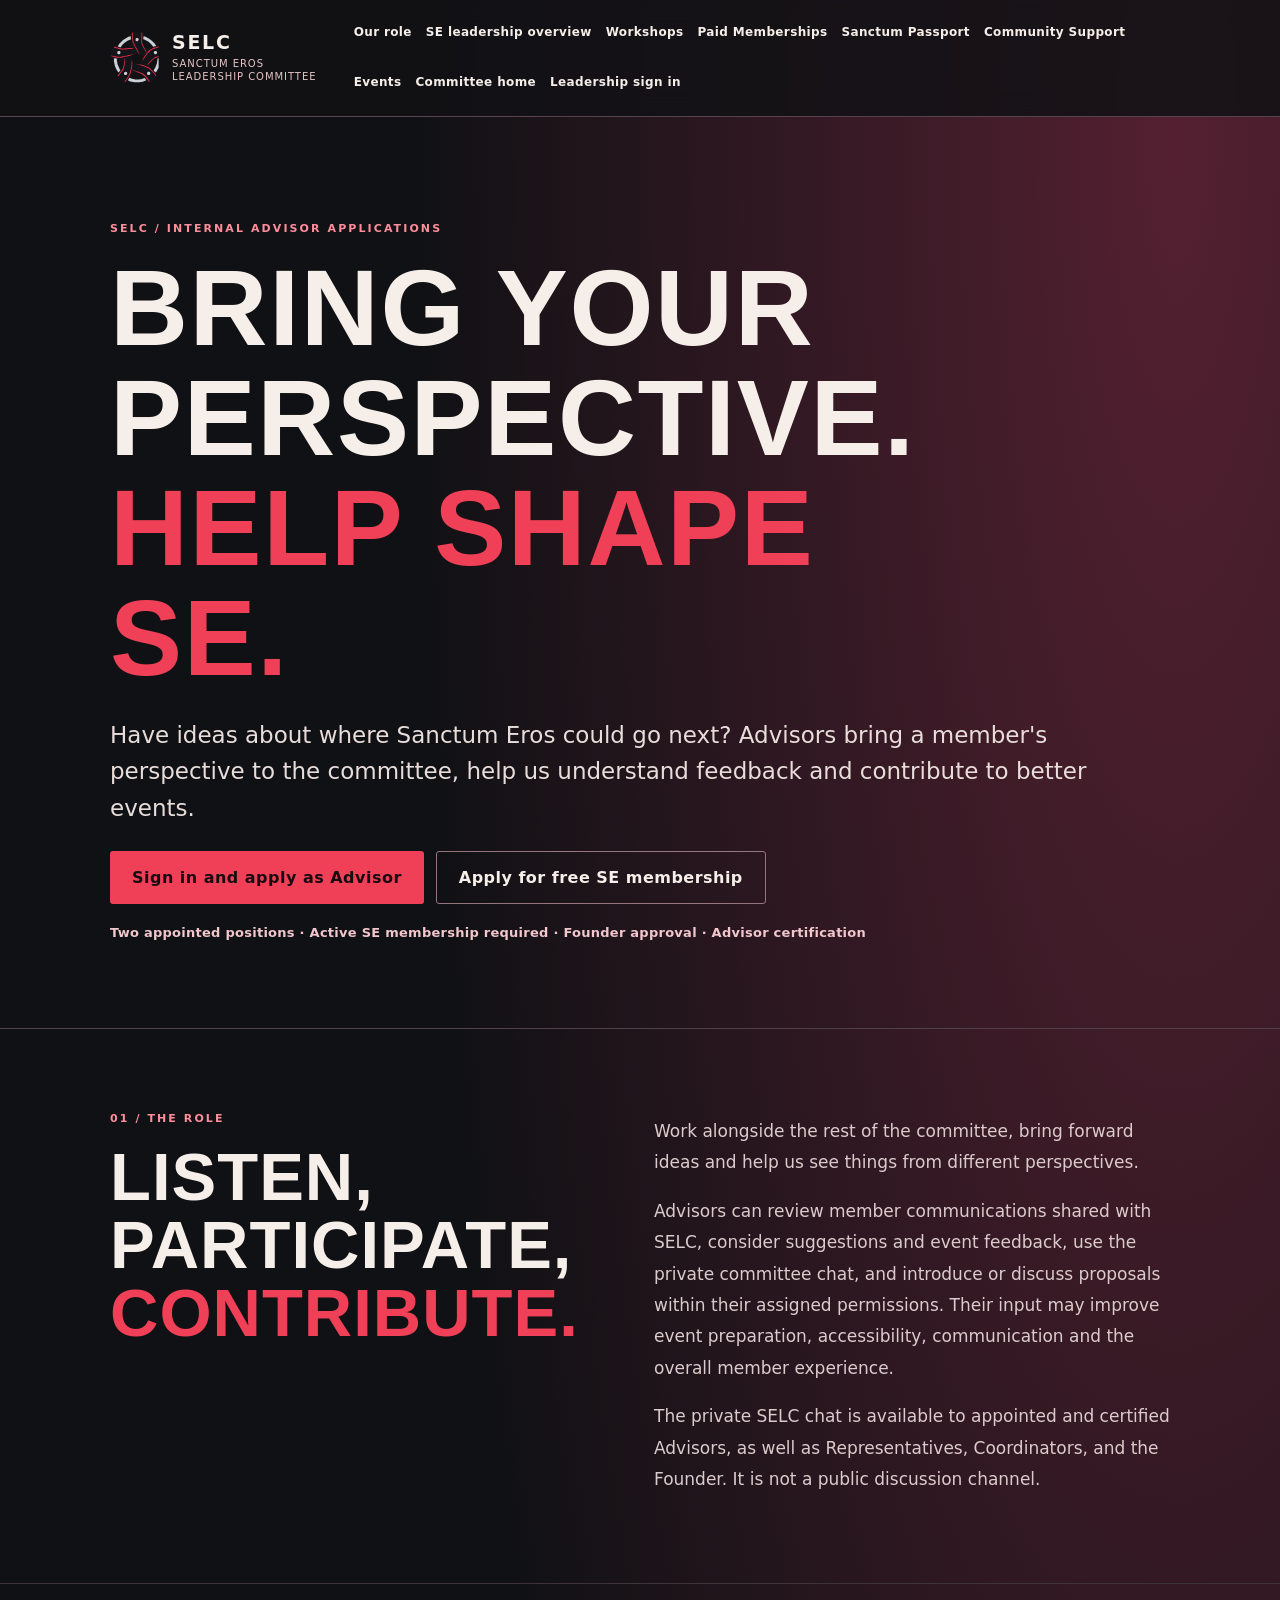
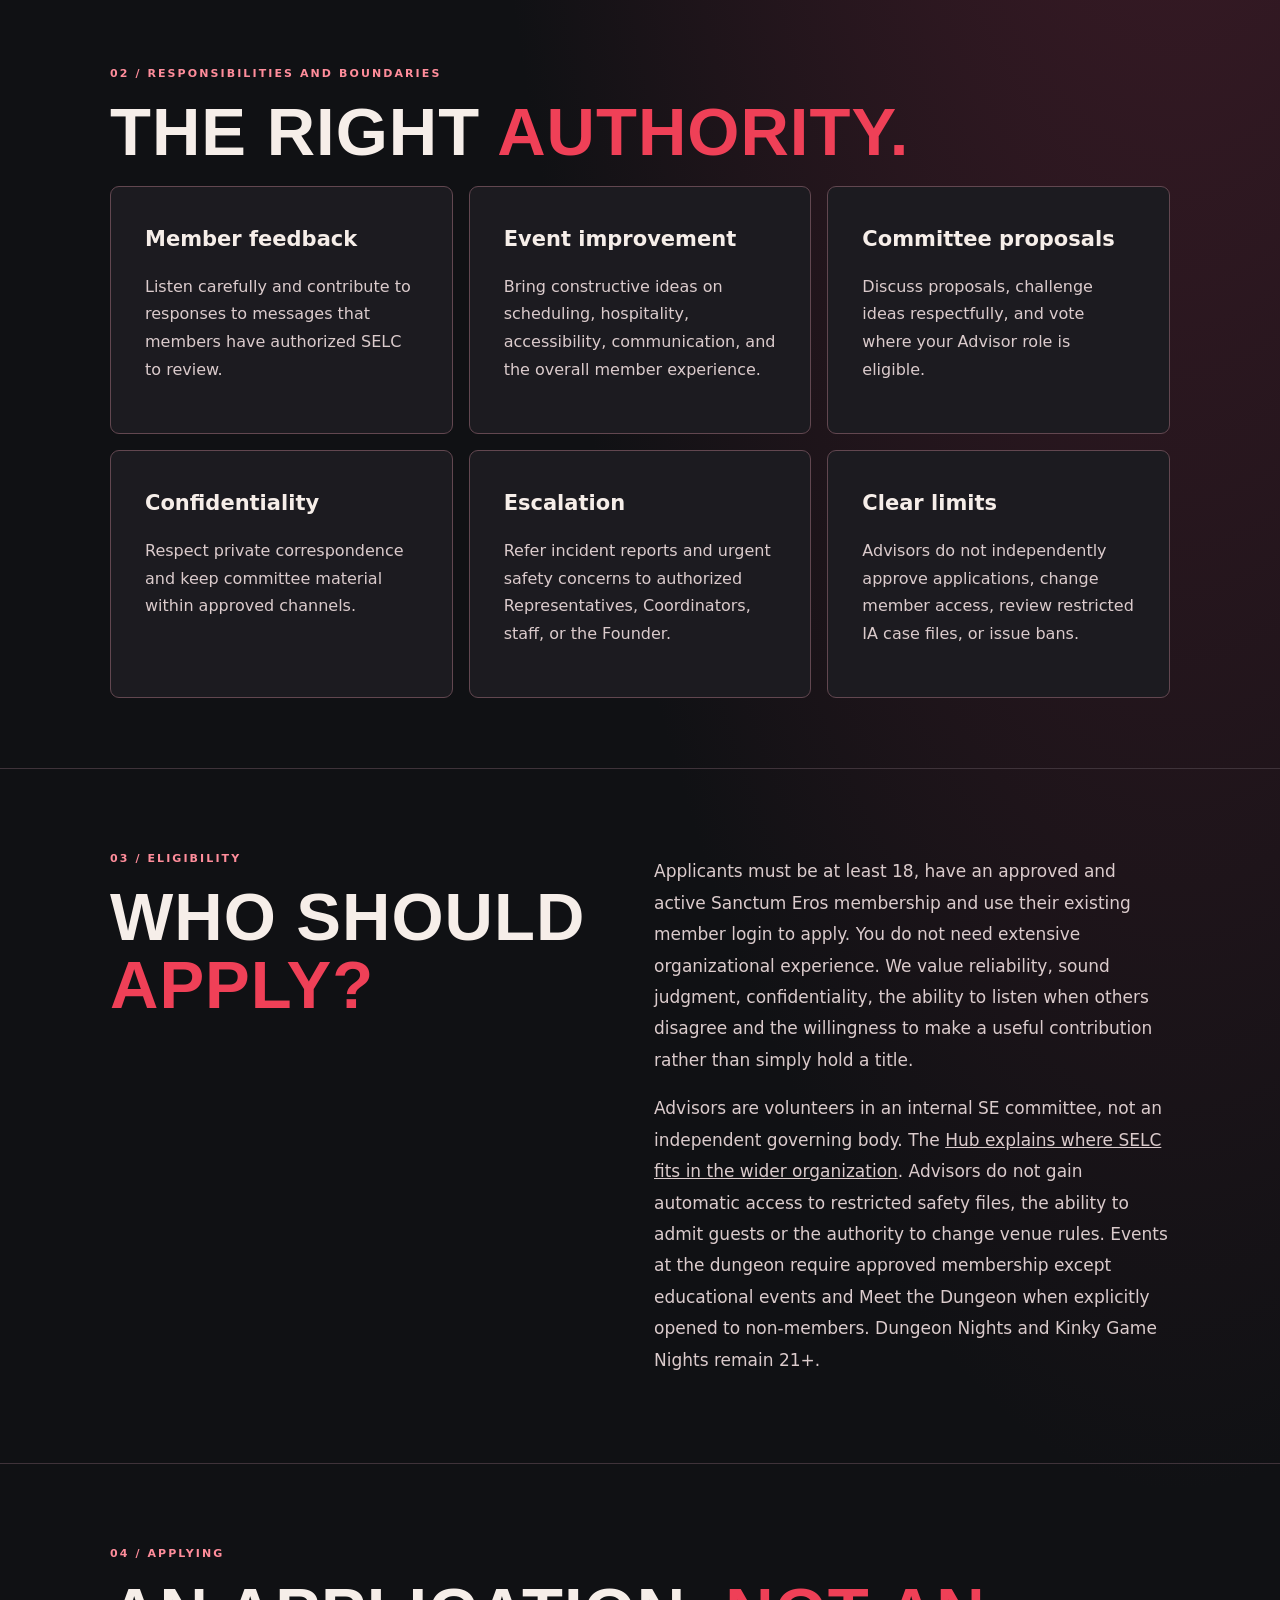
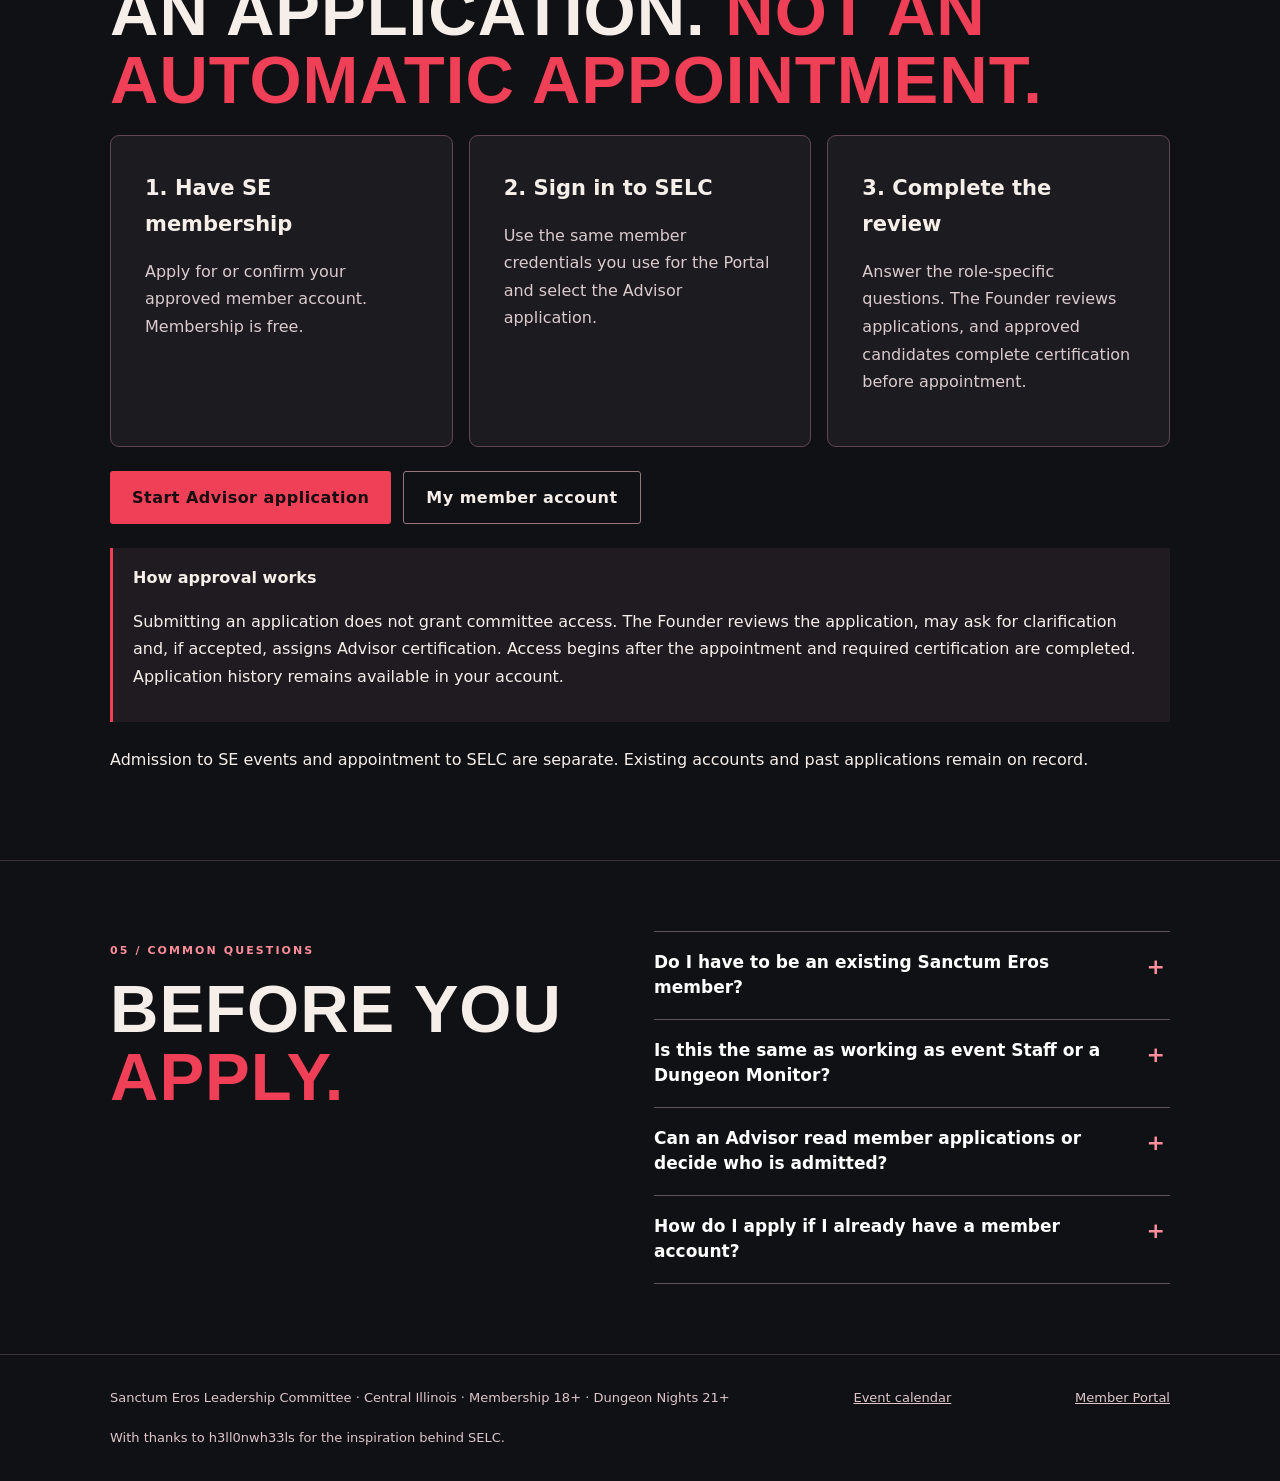
==== commit df21fba1: "Align SELC public copy with current eligibility and governance" ====
--- a/advisor/index.html
+++ b/advisor/index.html
@@ -5,7 +5,7 @@
 <p class="advisor-eligibility">Two appointed positions · Active SE membership required · Founder approval · Advisor certification</p></div></section>
 <section class="section"><div class="wrap grid"><div><p class="eye">01 / The role</p><h2>LISTEN, PARTICIPATE, <em>CONTRIBUTE.</em></h2></div><div class="copy">
 <p>Work alongside the rest of the committee, bring forward ideas and help us see things from different perspectives.</p>
-<p>They can review member communications deliberately shared with SELC, consider suggestions and event feedback, use the private committee chat, and introduce or discuss proposals within their assigned permissions. Their input may improve event preparation, accessibility, communication and the overall member experience.</p>
+<p>Advisors can review member communications shared with SELC, consider suggestions and event feedback, use the private committee chat, and introduce or discuss proposals within their assigned permissions. Their input may improve event preparation, accessibility, communication and the overall member experience.</p>
 <p>The private SELC chat is available to appointed and certified Advisors, as well as Representatives, Coordinators, and the Founder. It is not a public discussion channel.</p></div></div></section>
 <section class="section"><div class="wrap"><p class="eye">02 / Responsibilities and boundaries</p><h2>THE RIGHT <em>AUTHORITY.</em></h2>
 <div class="grid3">
@@ -18,7 +18,7 @@
 </div></div></section>
 <section class="section"><div class="wrap grid"><div><p class="eye">03 / Eligibility</p><h2>WHO SHOULD <em>APPLY?</em></h2></div><div class="copy">
 <p>Applicants must be at least 18, have an approved and active Sanctum Eros membership and use their existing member login to apply. You do not need extensive organizational experience. We value reliability, sound judgment, confidentiality, the ability to listen when others disagree and the willingness to make a useful contribution rather than simply hold a title.</p>
-<p>Advisors are volunteers in an internal SE committee, not an independent governing body. The <a href="https://sanctumeroshub.org/about/#leadership">Hub explains where SELC fits in the wider organization</a>. They do not gain automatic access to restricted safety files, the ability to admit guests or the authority to change venue rules. Events at the dungeon require approved membership except educational events and Meet the Dungeon when explicitly opened to non-members. Dungeon Nights and Kinky Game Nights remain 21+.</p></div></div></section>
+<p>Advisors are volunteers in an internal SE committee, not an independent governing body. The <a href="https://sanctumeroshub.org/about/#leadership">Hub explains where SELC fits in the wider organization</a>. Advisors do not gain automatic access to restricted safety files, the ability to admit guests or the authority to change venue rules. Events at the dungeon require approved membership except educational events and Meet the Dungeon when explicitly opened to non-members. Dungeon Nights and Kinky Game Nights remain 21+.</p></div></div></section>
 <section class="section"><div class="wrap"><p class="eye">04 / Applying</p><h2>AN APPLICATION. <em>NOT AN AUTOMATIC APPOINTMENT.</em></h2><div class="grid3">
 <article class="panel"><h3>1. Have SE membership</h3><p>Apply for or confirm your approved member account. Membership is free.</p></article>
 <article class="panel"><h3>2. Sign in to SELC</h3><p>Use the same member credentials you use for the Portal and select the Advisor application.</p></article>
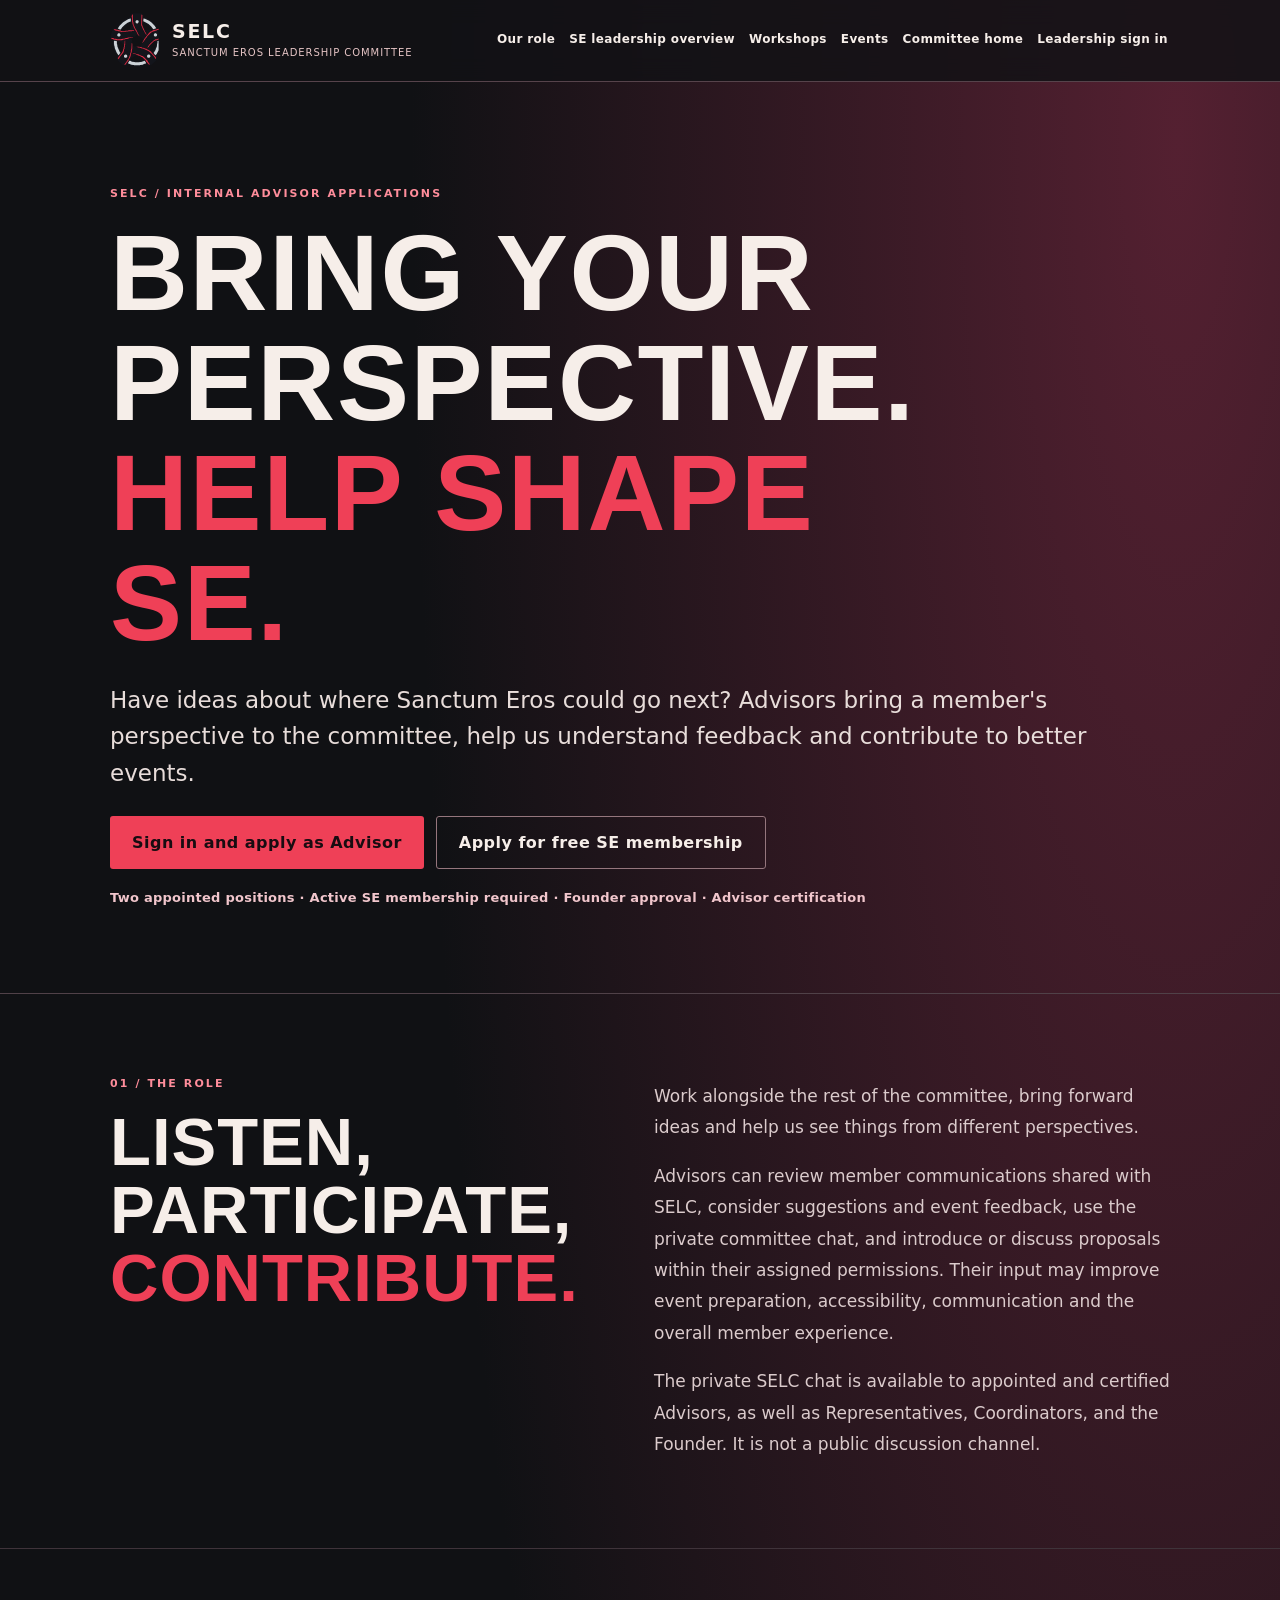
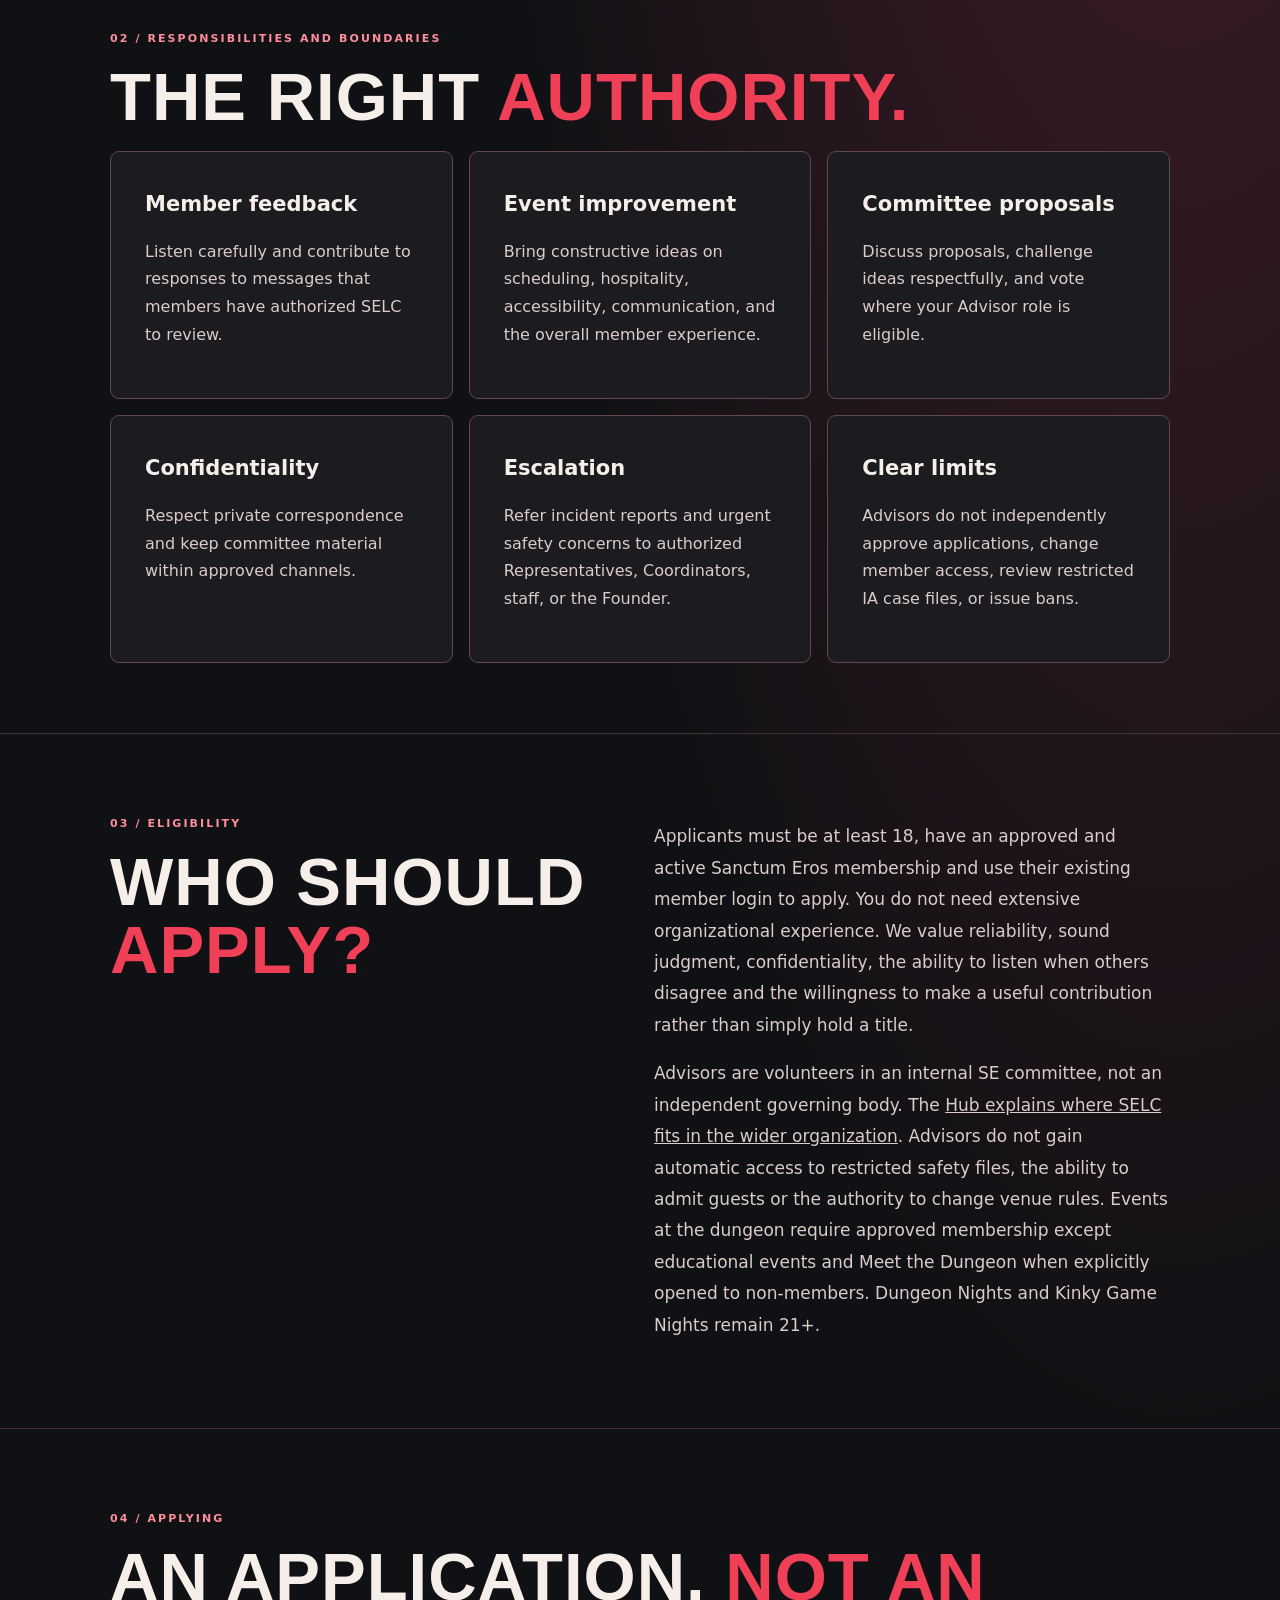
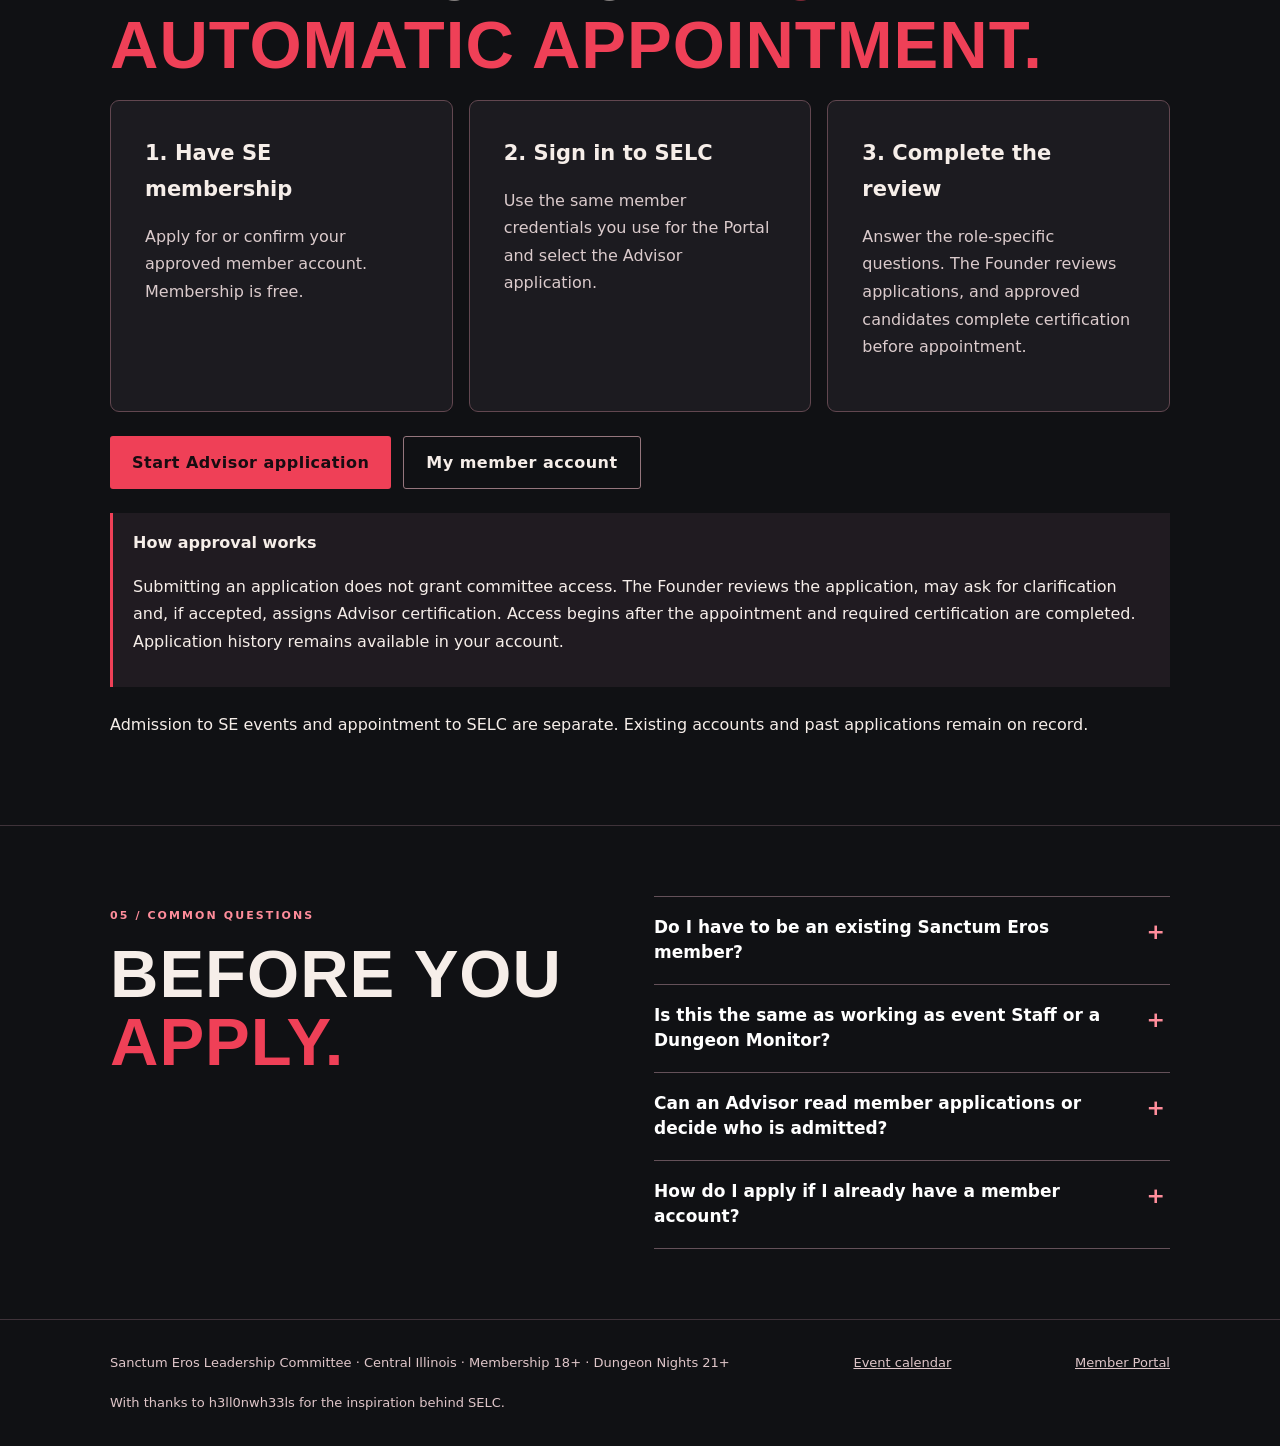
==== commit 760cad86: "Declutter navigation and preserve focused application and leadership tasks" ====
--- a/advisor/index.html
+++ b/advisor/index.html
@@ -1,4 +1,4 @@
-<!doctype html><html lang="en"><head><meta charset="utf-8"><meta name="viewport" content="width=device-width,initial-scale=1"><meta name="theme-color" content="#101114"><meta name="description" content="Learn about applying as one of two internal SELC Advisors. Applicants must hold approved Sanctum Eros membership."><title>Apply for Advisor | Sanctum Eros Leadership Committee</title><link rel="icon" href="/assets/selc-emblem.svg"><link rel="stylesheet" href="/editorial.css?v=20261123-refined"></head><body><a class="skip" href="#main">Skip to content</a><header class="top"><div class="wrap"><a class="brand" href="/"><img src="/assets/selc-emblem.svg" alt=""><span><strong>SELC</strong><small>SANCTUM EROS LEADERSHIP COMMITTEE</small></span></a><nav aria-label="Section navigation"><a href="/purpose/">Our role</a><a href="https://sanctumeroshub.org/about/#leadership">SE leadership overview</a><a href="/education/">Workshops</a><a href="https://sanctumeroshub.org/paid-memberships/">Paid Memberships</a><a href="https://sanctumeroshub.org/passport/">Sanctum Passport</a><a href="https://sanctumeroshub.org/supporters/">Community Support</a><a href="https://sanctumportal.org/events.html">Events</a><a href="/">Committee home</a><a href="https://sanctumportal.org/selc-connect.html">Leadership sign in</a></nav></div></header><main id="main"><section class="hero"><div class="wrap">
+<!doctype html><html lang="en"><head><meta charset="utf-8"><meta name="viewport" content="width=device-width,initial-scale=1"><meta name="theme-color" content="#101114"><meta name="description" content="Learn about applying as one of two internal SELC Advisors. Applicants must hold approved Sanctum Eros membership."><title>Apply for Advisor | Sanctum Eros Leadership Committee</title><link rel="icon" href="/assets/selc-emblem.svg"><link rel="stylesheet" href="/editorial.css?v=20261123-refined"></head><body><a class="skip" href="#main">Skip to content</a><header class="top"><div class="wrap"><a class="brand" href="/"><img src="/assets/selc-emblem.svg" alt=""><span><strong>SELC</strong><small>SANCTUM EROS LEADERSHIP COMMITTEE</small></span></a><nav aria-label="Section navigation"><a href="/purpose/">Our role</a><a href="https://sanctumeroshub.org/about/#leadership">SE leadership overview</a><a href="/education/">Workshops</a><a href="https://sanctumportal.org/events.html">Events</a><a href="/">Committee home</a><a href="https://sanctumportal.org/selc-connect.html">Leadership sign in</a></nav></div></header><main id="main"><section class="hero"><div class="wrap">
 <p class="eye">SELC / INTERNAL ADVISOR APPLICATIONS</p><h1>BRING YOUR PERSPECTIVE.<br><em>HELP SHAPE SE.</em></h1>
 <p class="lead">Have ideas about where Sanctum Eros could go next? Advisors bring a member's perspective to the committee, help us understand feedback and contribute to better events.</p>
 <div class="actions"><a class="cta" href="/?apply=advisor">Sign in and apply as Advisor</a><a class="cta secondary" href="https://sanctumportal.org/membership.html#apply">Apply for free SE membership</a></div>
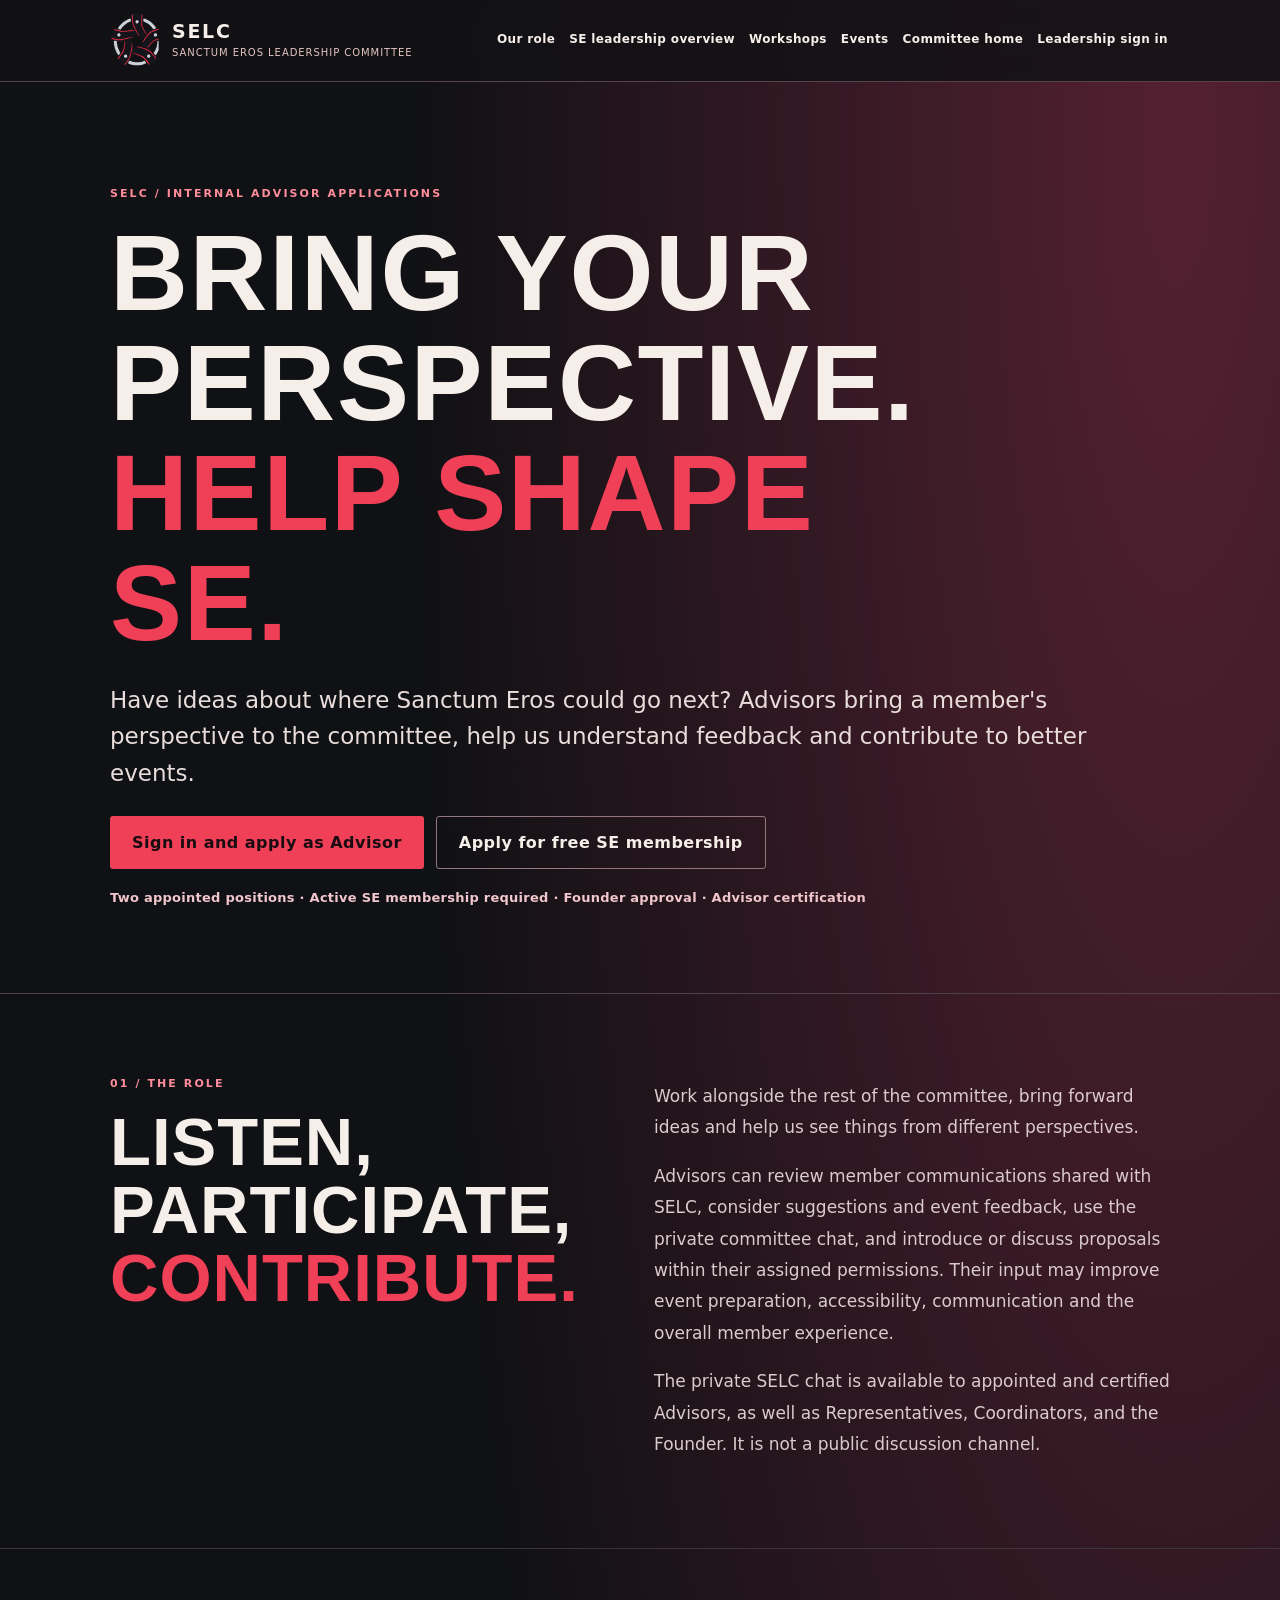
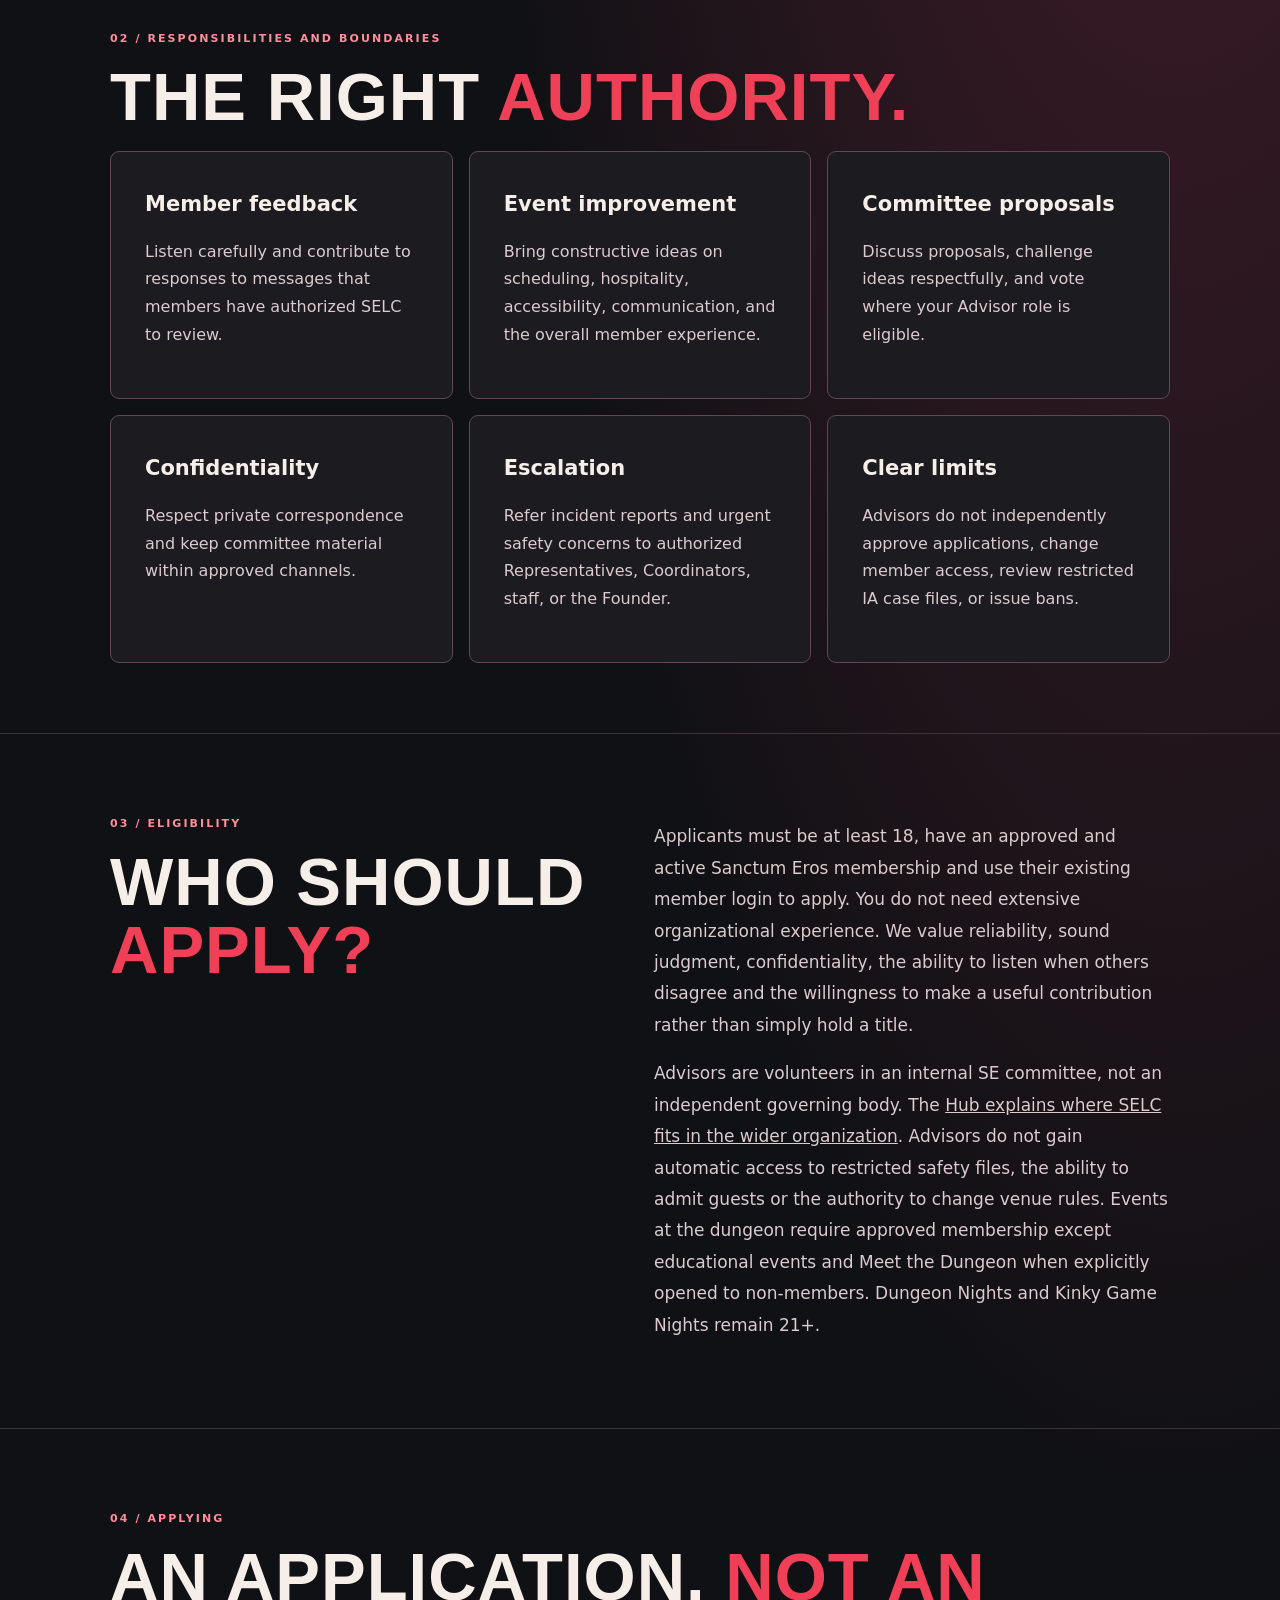
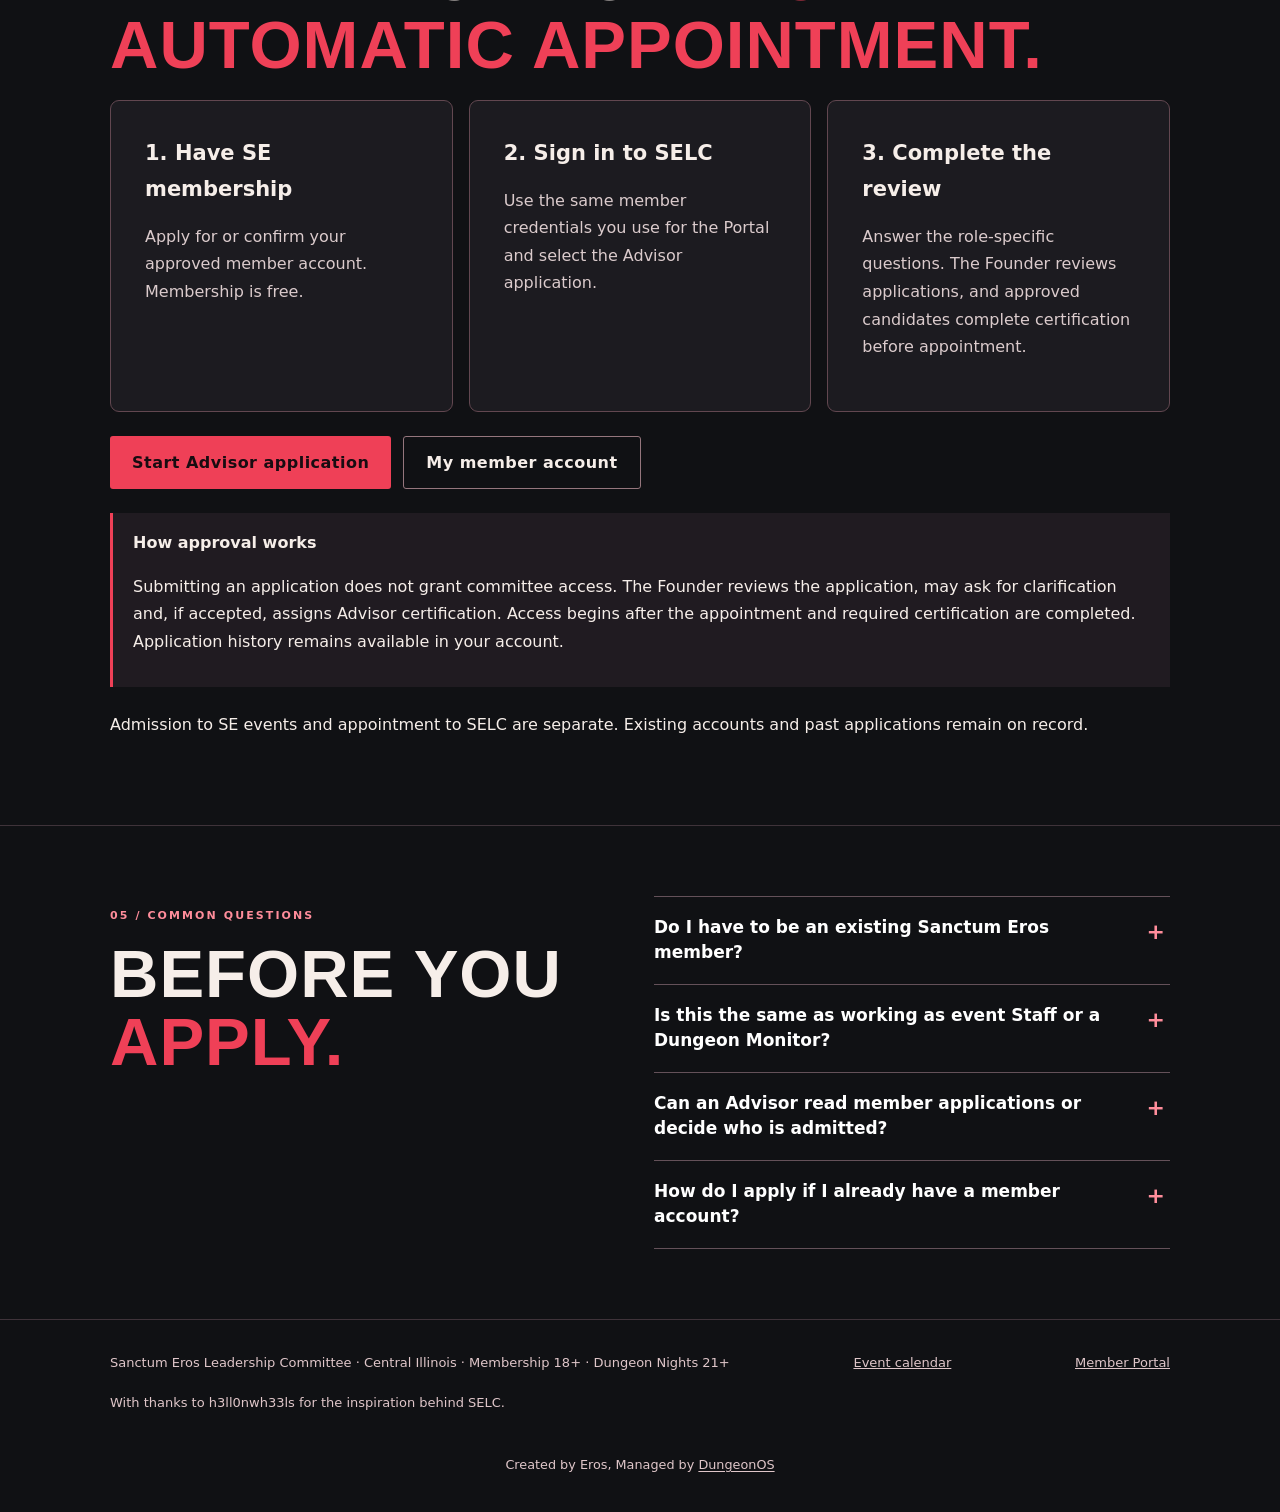
==== commit d5b04d8e: "Add DungeonOS attribution to SELC public and leadership pages" ====
--- a/advisor/index.html
+++ b/advisor/index.html
@@ -32,4 +32,4 @@
  <details class="advisor-faq"><summary>Is this the same as working as event Staff or a Dungeon Monitor?</summary><p>No. Advisor service does not authorize venue supervision, demonstrations, member admission or incident enforcement. Those duties require the appropriate staff appointment and training.</p></details>
  <details class="advisor-faq"><summary>Can an Advisor read member applications or decide who is admitted?</summary><p>No. Membership applications and approval controls are restricted to authorized Representatives, Coordinators and the Founder. Advisors can help with feedback and member-authorized communications but not independent approvals.</p></details>
  <details class="advisor-faq"><summary>How do I apply if I already have a member account?</summary><p>Choose “Start Advisor application,” sign in with your existing Portal credentials and complete the Advisor questions. You can return to your member account to check your membership status.</p></details>
-</div></div></section></main><footer class="footer"><div class="wrap"><div>Sanctum Eros Leadership Committee · Central Illinois · Membership 18+ · Dungeon Nights 21+</div><a href="https://sanctumportal.org/events.html">Event calendar</a><a href="https://sanctumportal.org/member.html">Member Portal</a><span>With thanks to h3ll0nwh33ls for the inspiration behind SELC.</span></div></footer></body></html>+</div></div></section></main><footer class="footer"><div class="wrap"><div>Sanctum Eros Leadership Committee · Central Illinois · Membership 18+ · Dungeon Nights 21+</div><a href="https://sanctumportal.org/events.html">Event calendar</a><a href="https://sanctumportal.org/member.html">Member Portal</a><span>With thanks to h3ll0nwh33ls for the inspiration behind SELC.</span><p data-dungeonos-credit class="no-print" style="flex-basis:100%;margin:1rem 0 0;padding:.4rem 0;text-align:center;font-size:.8rem;line-height:1.5;color:inherit;overflow-wrap:anywhere">Created by Eros, Managed by <a href="https://dungeonos.netlify.app/" rel="noreferrer" style="color:inherit;text-decoration:underline;text-underline-offset:.18em">DungeonOS</a></p></div></footer></body></html>
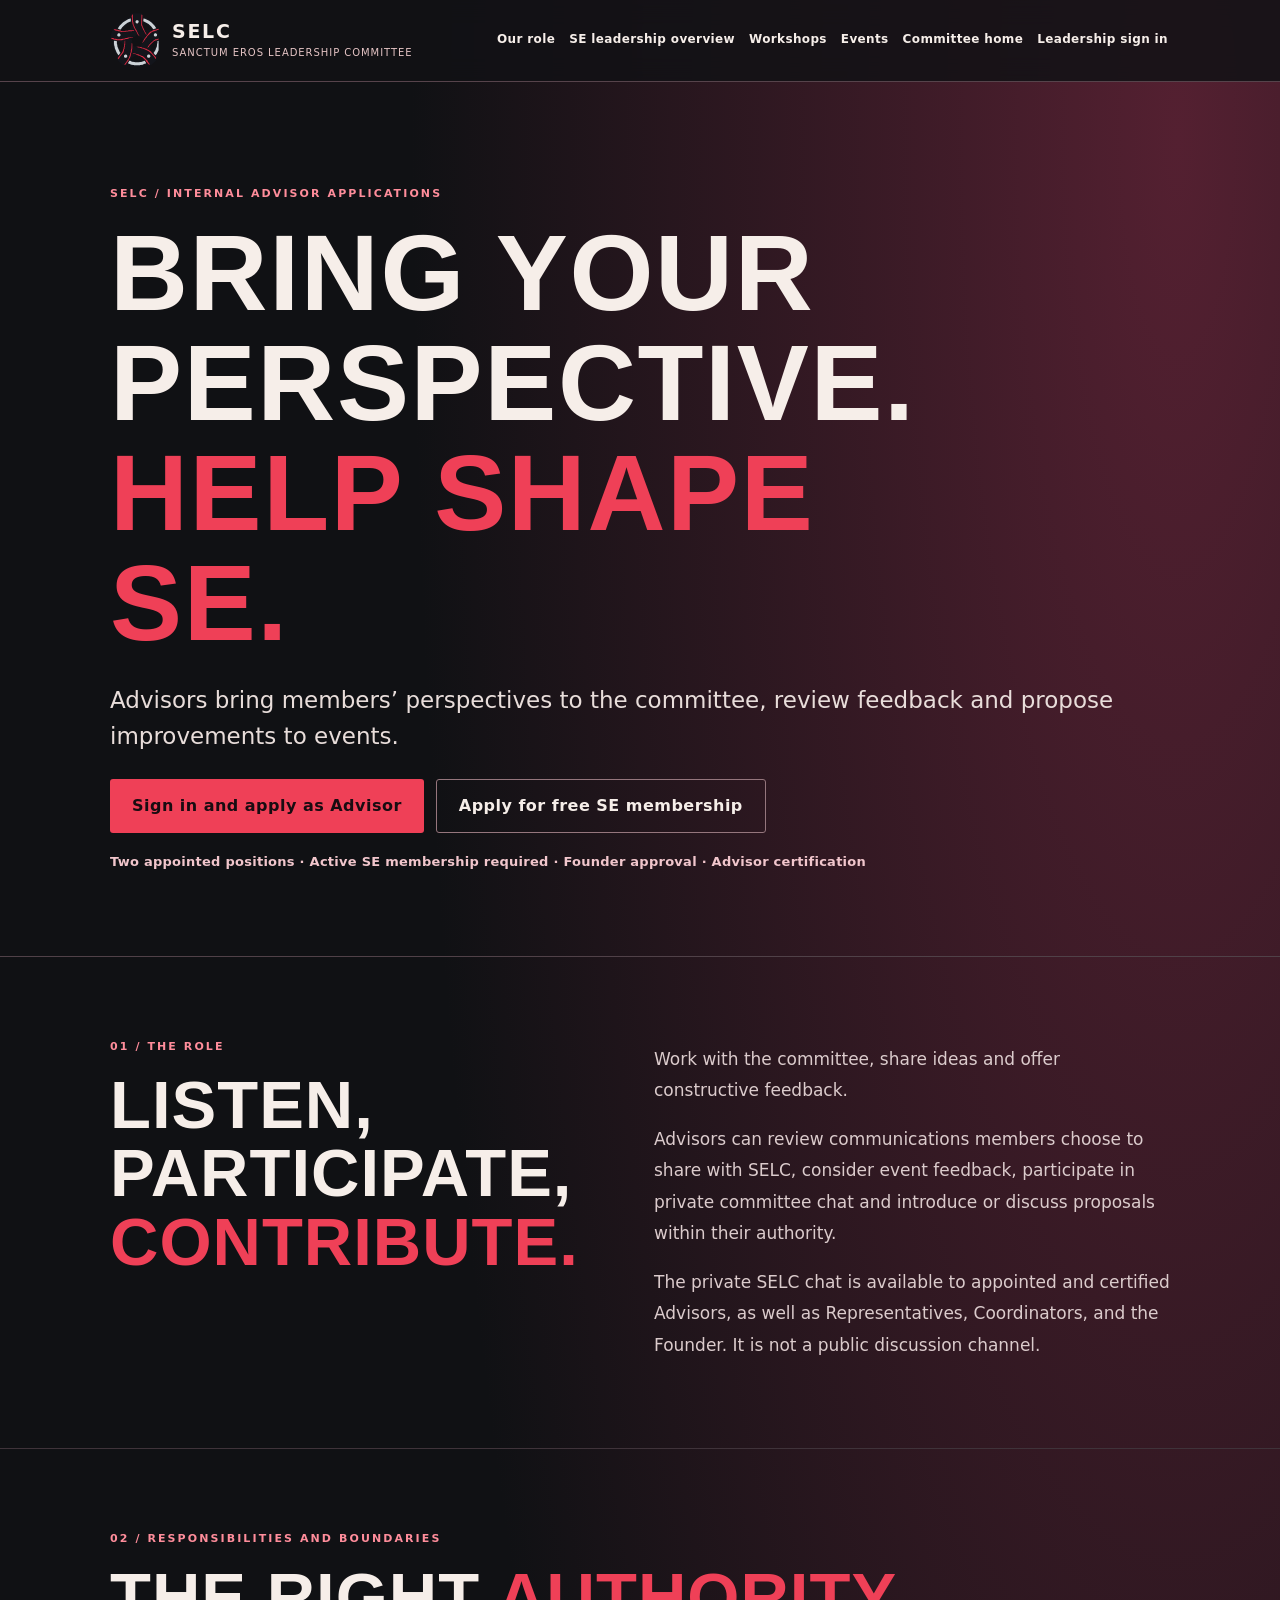
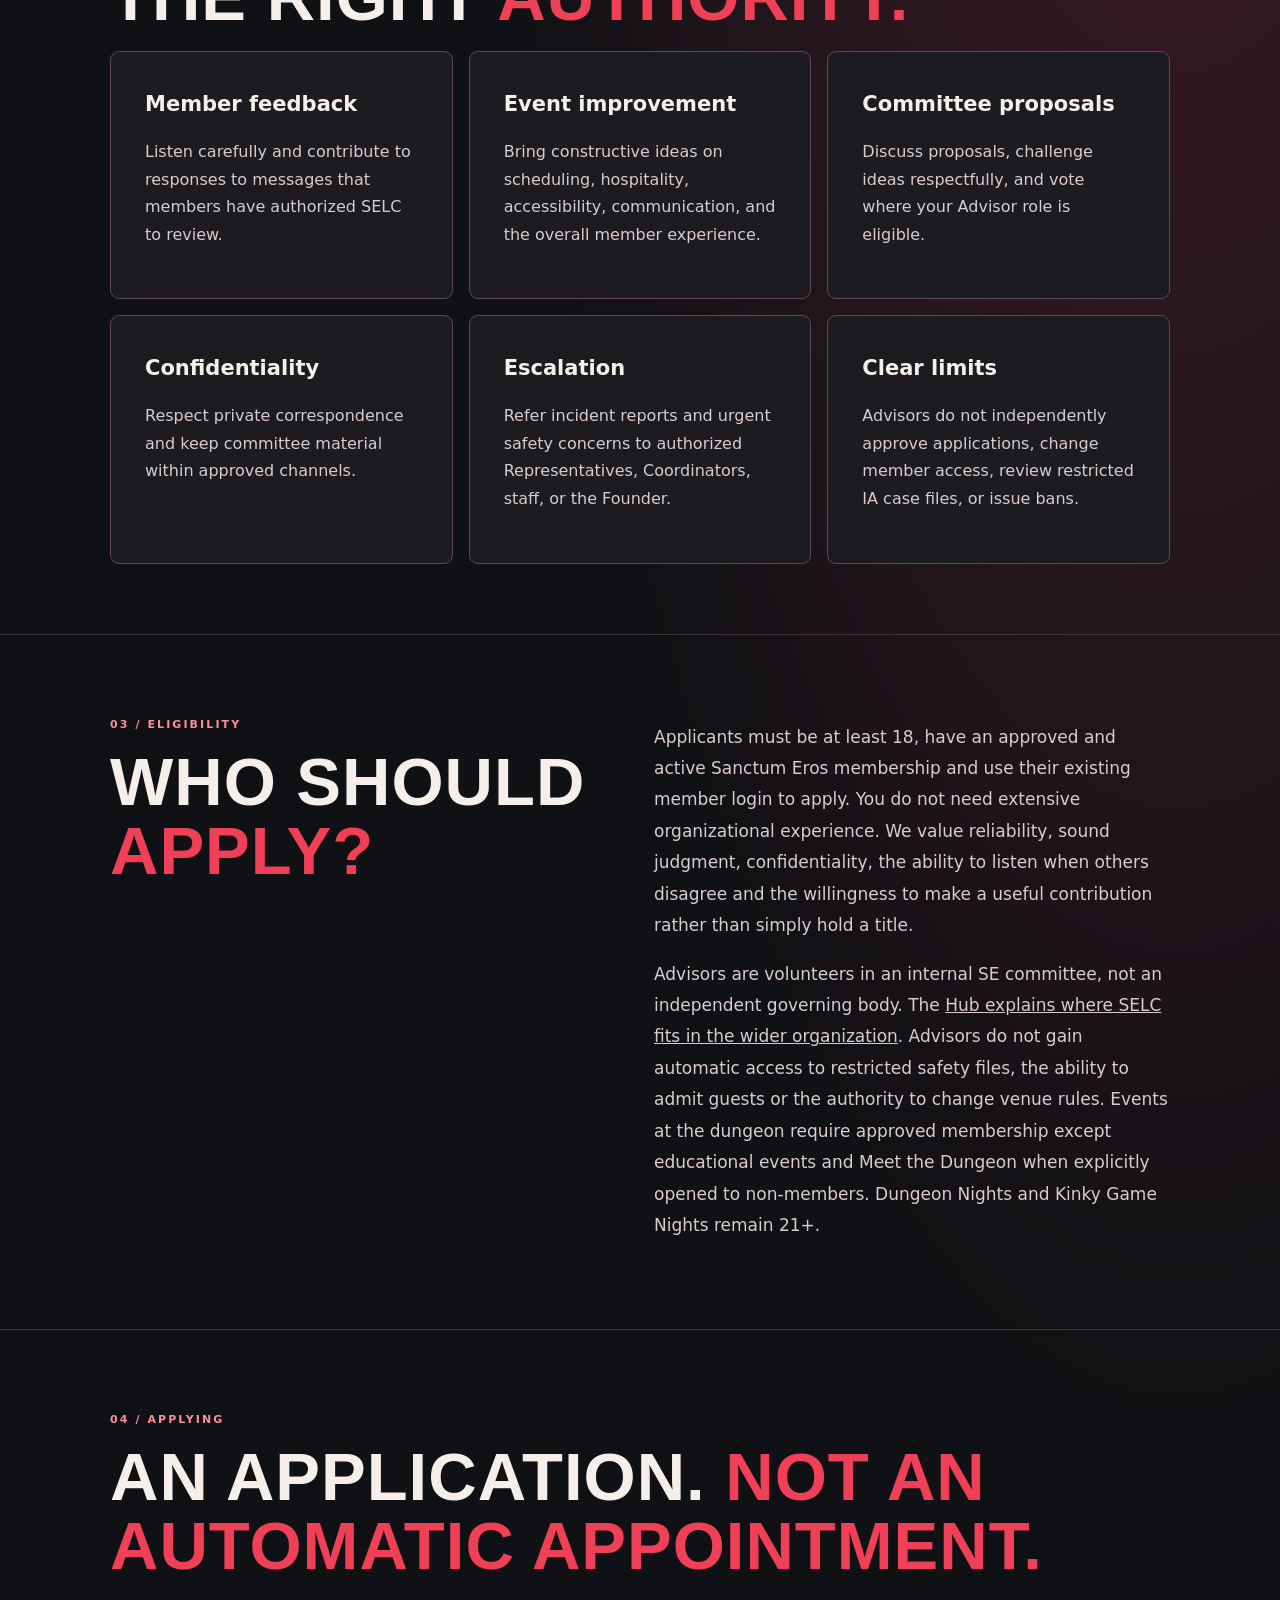
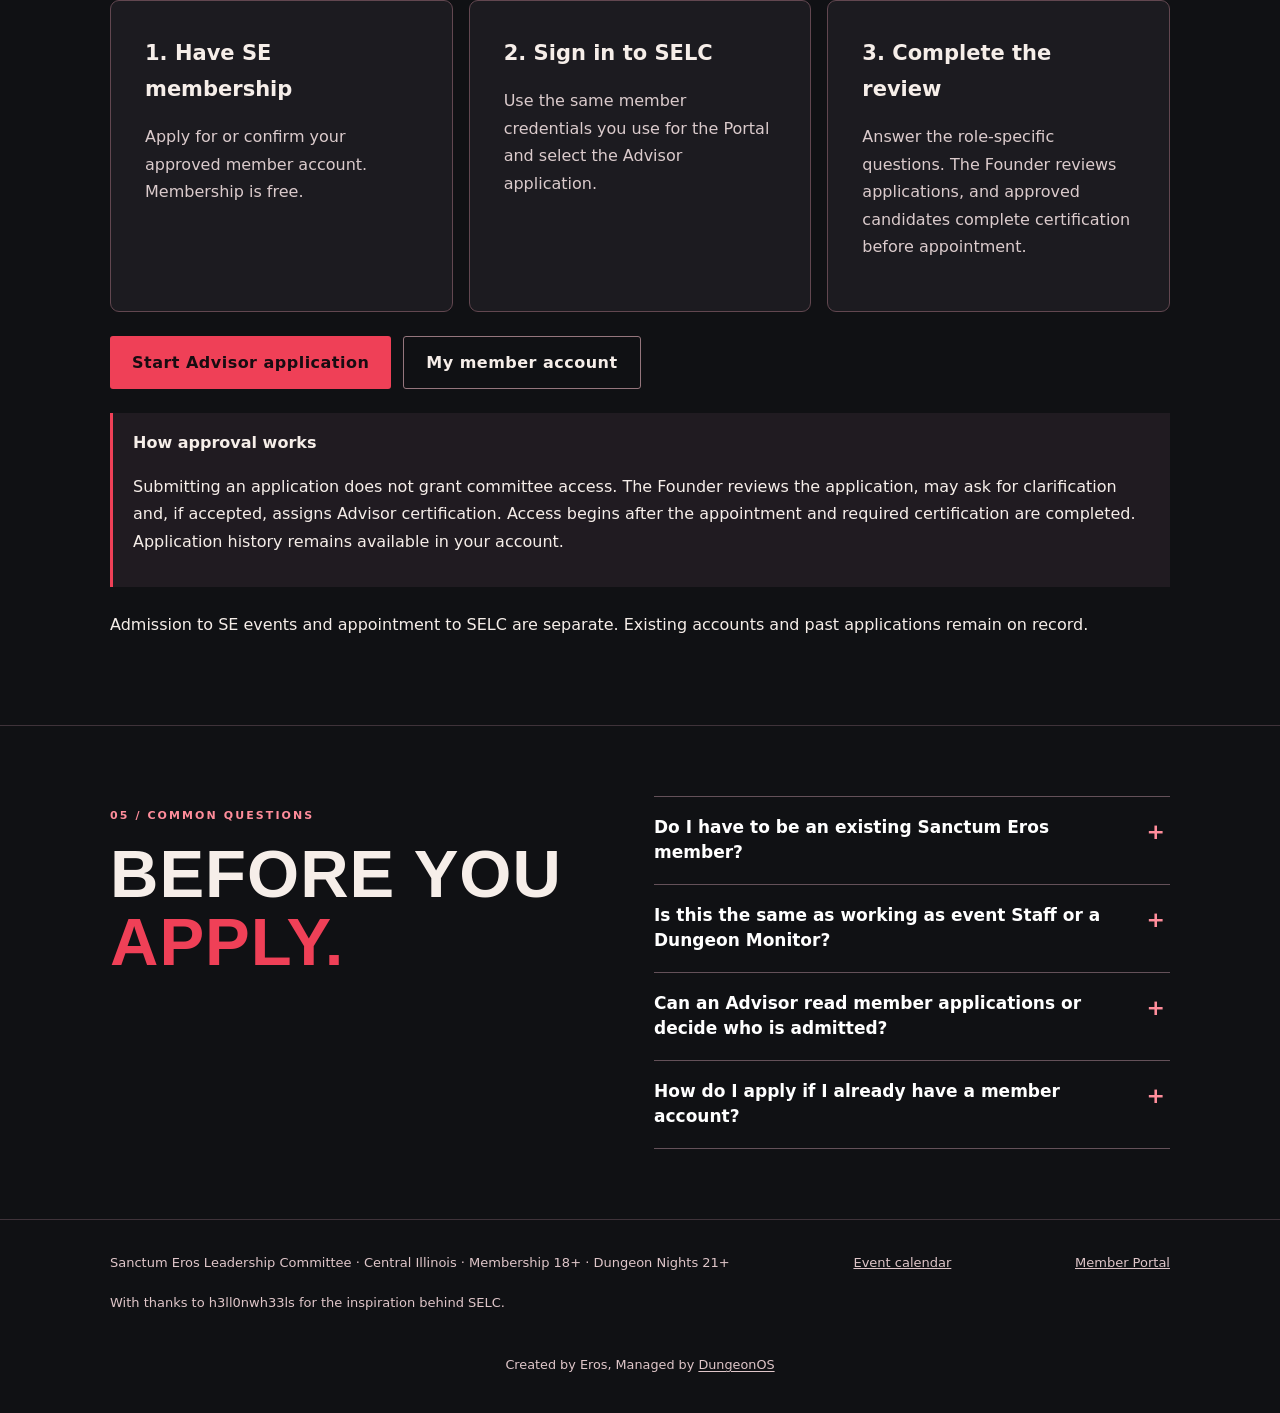
==== commit 0fa99252: "Clarify public leadership, educational and committee workspace copy" ====
--- a/advisor/index.html
+++ b/advisor/index.html
@@ -1,11 +1,11 @@
 <!doctype html><html lang="en"><head><meta charset="utf-8"><meta name="viewport" content="width=device-width,initial-scale=1"><meta name="theme-color" content="#101114"><meta name="description" content="Learn about applying as one of two internal SELC Advisors. Applicants must hold approved Sanctum Eros membership."><title>Apply for Advisor | Sanctum Eros Leadership Committee</title><link rel="icon" href="/assets/selc-emblem.svg"><link rel="stylesheet" href="/editorial.css?v=20261123-refined"></head><body><a class="skip" href="#main">Skip to content</a><header class="top"><div class="wrap"><a class="brand" href="/"><img src="/assets/selc-emblem.svg" alt=""><span><strong>SELC</strong><small>SANCTUM EROS LEADERSHIP COMMITTEE</small></span></a><nav aria-label="Section navigation"><a href="/purpose/">Our role</a><a href="https://sanctumeroshub.org/about/#leadership">SE leadership overview</a><a href="/education/">Workshops</a><a href="https://sanctumportal.org/events.html">Events</a><a href="/">Committee home</a><a href="https://sanctumportal.org/selc-connect.html">Leadership sign in</a></nav></div></header><main id="main"><section class="hero"><div class="wrap">
 <p class="eye">SELC / INTERNAL ADVISOR APPLICATIONS</p><h1>BRING YOUR PERSPECTIVE.<br><em>HELP SHAPE SE.</em></h1>
-<p class="lead">Have ideas about where Sanctum Eros could go next? Advisors bring a member's perspective to the committee, help us understand feedback and contribute to better events.</p>
+<p class="lead">Advisors bring members’ perspectives to the committee, review feedback and propose improvements to events.</p>
 <div class="actions"><a class="cta" href="/?apply=advisor">Sign in and apply as Advisor</a><a class="cta secondary" href="https://sanctumportal.org/membership.html#apply">Apply for free SE membership</a></div>
 <p class="advisor-eligibility">Two appointed positions · Active SE membership required · Founder approval · Advisor certification</p></div></section>
 <section class="section"><div class="wrap grid"><div><p class="eye">01 / The role</p><h2>LISTEN, PARTICIPATE, <em>CONTRIBUTE.</em></h2></div><div class="copy">
-<p>Work alongside the rest of the committee, bring forward ideas and help us see things from different perspectives.</p>
-<p>Advisors can review member communications shared with SELC, consider suggestions and event feedback, use the private committee chat, and introduce or discuss proposals within their assigned permissions. Their input may improve event preparation, accessibility, communication and the overall member experience.</p>
+<p>Work with the committee, share ideas and offer constructive feedback.</p>
+<p>Advisors can review communications members choose to share with SELC, consider event feedback, participate in private committee chat and introduce or discuss proposals within their authority.</p>
 <p>The private SELC chat is available to appointed and certified Advisors, as well as Representatives, Coordinators, and the Founder. It is not a public discussion channel.</p></div></div></section>
 <section class="section"><div class="wrap"><p class="eye">02 / Responsibilities and boundaries</p><h2>THE RIGHT <em>AUTHORITY.</em></h2>
 <div class="grid3">
